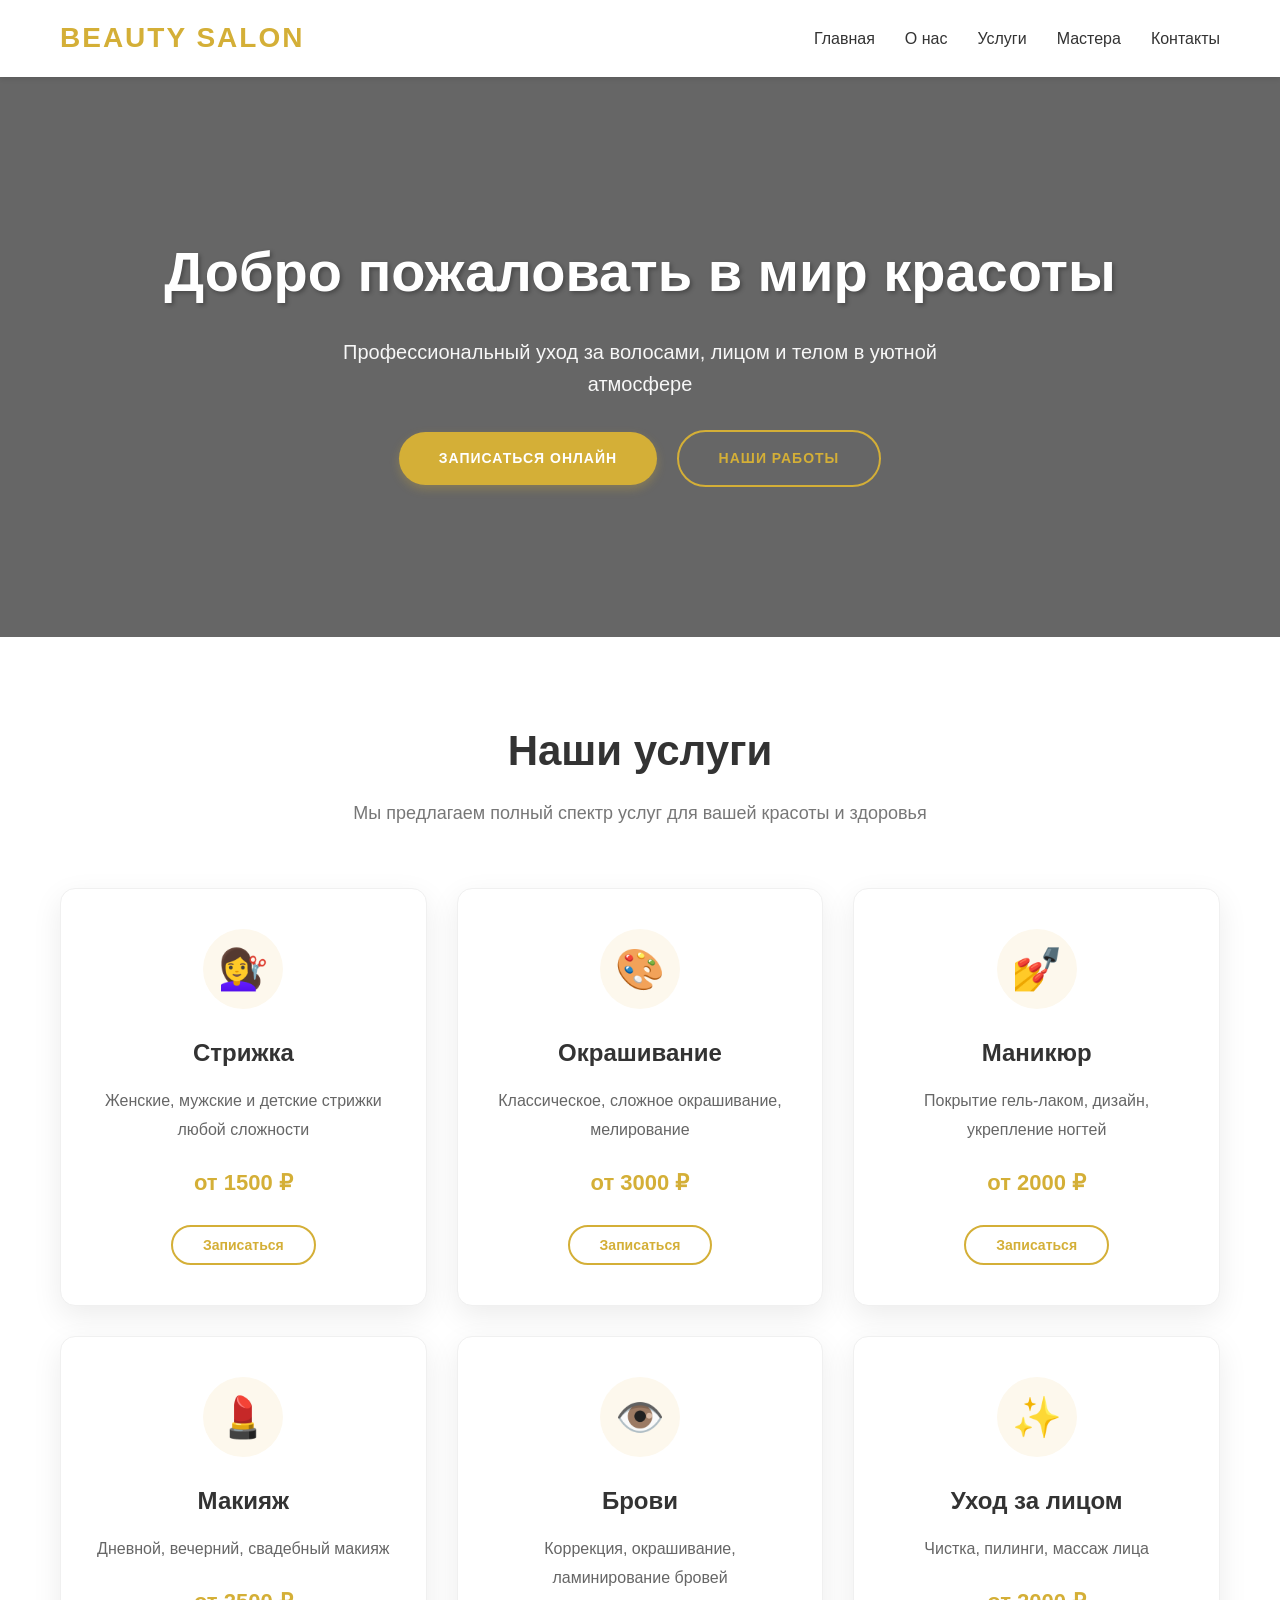
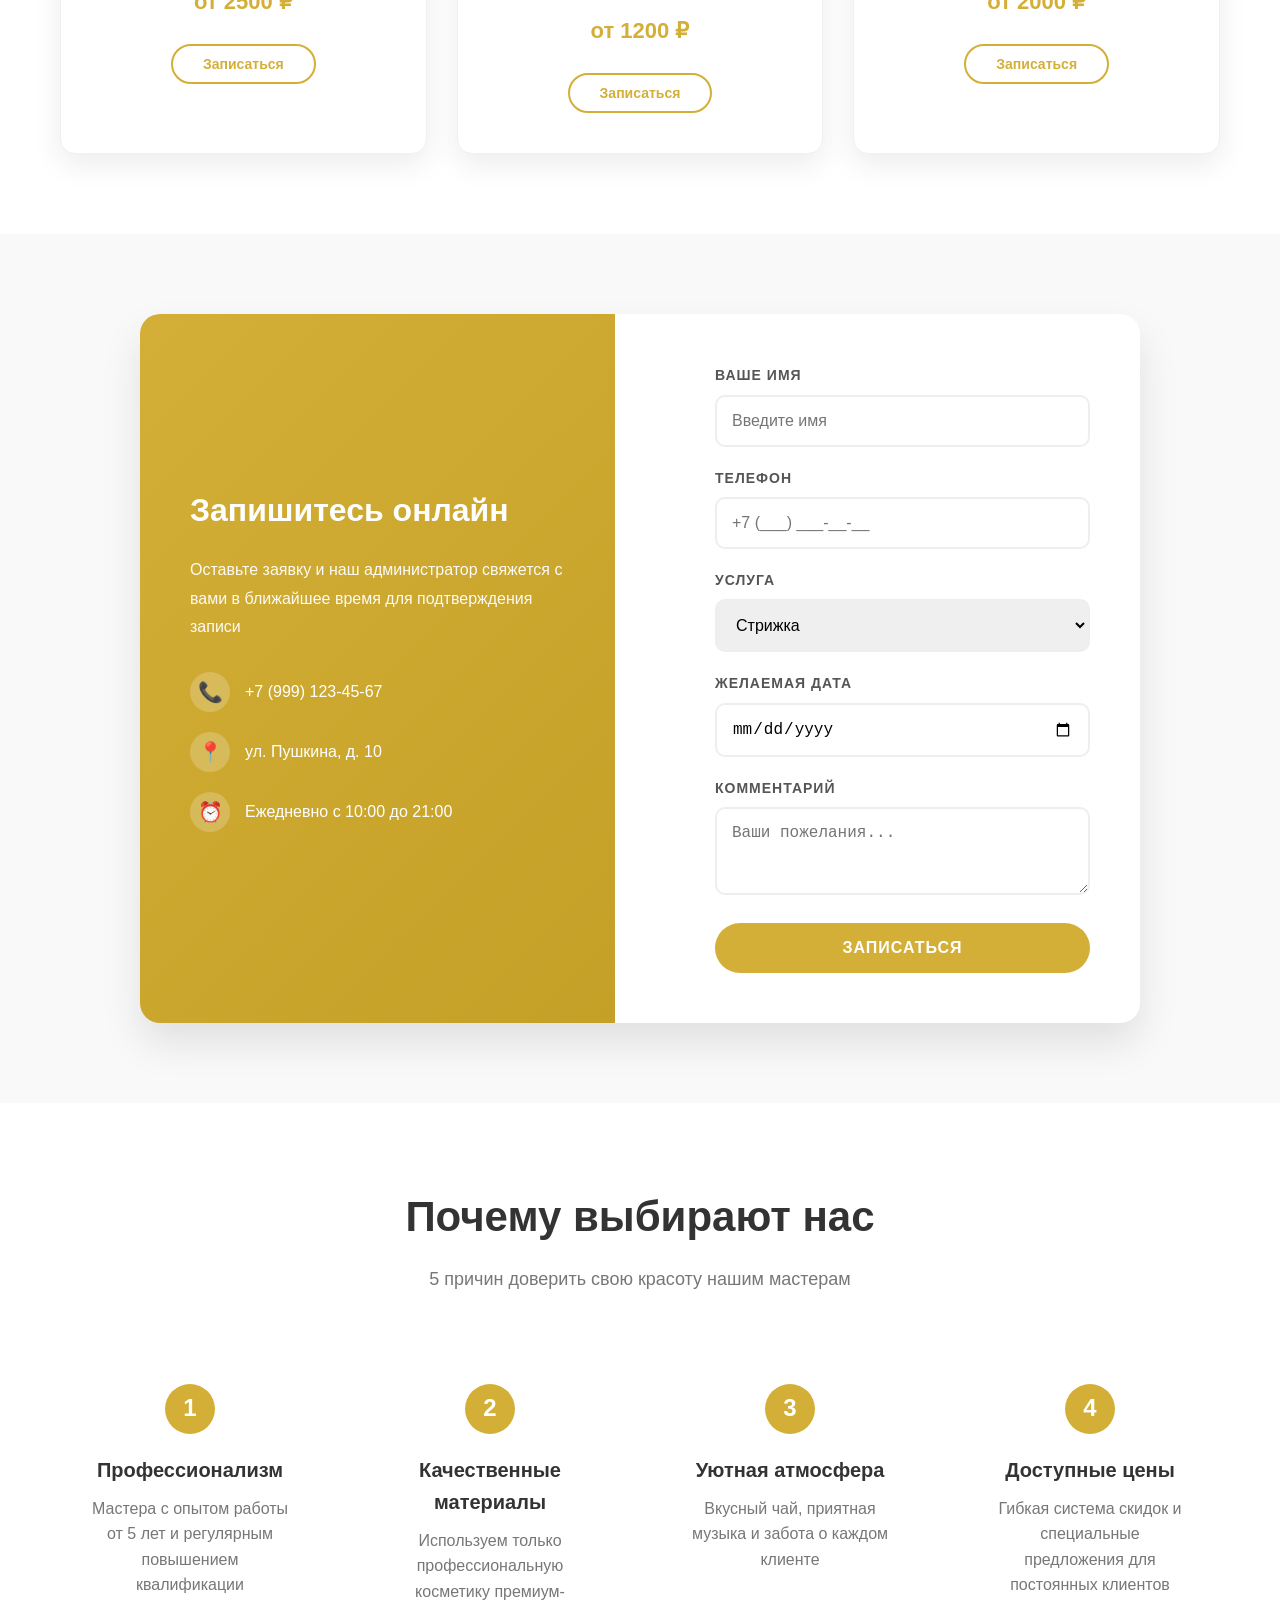
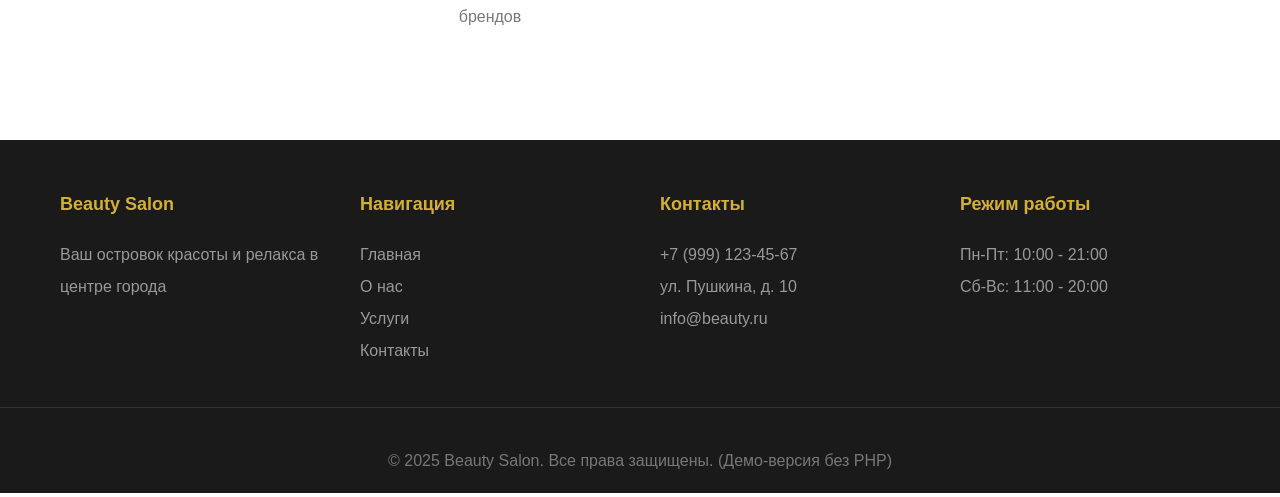
==== index.html @ 462c16eb "Add files via upload" ====
<!DOCTYPE html>
<html lang="ru">
<head>
    <meta charset="UTF-8">
    <meta name="viewport" content="width=device-width, initial-scale=1.0">
    <title>Салон красоты - Макет</title>
    <style>
        * {
            margin: 0;
            padding: 0;
            box-sizing: border-box;
        }

        body {
            font-family: 'Arial', sans-serif;
            line-height: 1.6;
            color: #333;
        }

        /* Шапка */
        header {
            background: #fff;
            box-shadow: 0 2px 5px rgba(0,0,0,0.1);
            padding: 1rem 0;
            position: sticky;
            top: 0;
            z-index: 100;
        }

        nav {
            max-width: 1200px;
            margin: 0 auto;
            display: flex;
            justify-content: space-between;
            align-items: center;
            padding: 0 20px;
        }

        .logo {
            font-size: 28px;
            font-weight: bold;
            color: #d4af37;
            text-transform: uppercase;
            letter-spacing: 2px;
        }

        .menu {
            list-style: none;
            display: flex;
            gap: 30px;
        }

        .menu a {
            text-decoration: none;
            color: #333;
            font-weight: 500;
            transition: color 0.3s;
            font-size: 16px;
        }

        .menu a:hover {
            color: #d4af37;
        }

        /* Hero секция */
        .hero {
            background: linear-gradient(rgba(0, 0, 0, 0.6), rgba(0, 0, 0, 0.6)), 
                        url('https://images.unsplash.com/photo-1560066984-138dadb4c035?ixlib=rb-1.2.1&auto=format&fit=crop&w=1350&q=80');
            background-size: cover;
            background-position: center;
            color: white;
            text-align: center;
            padding: 150px 20px;
        }

        .hero h1 {
            font-size: 56px;
            margin-bottom: 20px;
            text-shadow: 2px 2px 4px rgba(0,0,0,0.3);
        }

        .hero p {
            font-size: 20px;
            max-width: 600px;
            margin: 0 auto 30px;
            opacity: 0.95;
        }

        /* Кнопки */
        .btn {
            display: inline-block;
            background: #d4af37;
            color: white;
            padding: 15px 40px;
            text-decoration: none;
            border-radius: 50px;
            font-weight: bold;
            text-transform: uppercase;
            letter-spacing: 1px;
            font-size: 14px;
            transition: all 0.3s;
            border: none;
            cursor: pointer;
            box-shadow: 0 4px 10px rgba(212, 175, 55, 0.3);
        }

        .btn:hover {
            background: #c4a027;
            transform: translateY(-2px);
            box-shadow: 0 6px 15px rgba(212, 175, 55, 0.4);
        }

        .btn-outline {
            background: transparent;
            border: 2px solid #d4af37;
            color: #d4af37;
            box-shadow: none;
        }

        .btn-outline:hover {
            background: #d4af37;
            color: white;
        }

        /* Услуги */
        .services {
            max-width: 1200px;
            margin: 80px auto;
            padding: 0 20px;
        }

        .section-title {
            text-align: center;
            margin-bottom: 60px;
        }

        .section-title h2 {
            font-size: 42px;
            color: #333;
            margin-bottom: 15px;
        }

        .section-title p {
            color: #777;
            font-size: 18px;
            max-width: 600px;
            margin: 0 auto;
        }

        .services-grid {
            display: grid;
            grid-template-columns: repeat(auto-fit, minmax(280px, 1fr));
            gap: 30px;
        }

        .service-card {
            background: #fff;
            border-radius: 15px;
            padding: 40px 30px;
            text-align: center;
            box-shadow: 0 10px 30px rgba(0,0,0,0.08);
            transition: transform 0.3s;
            border: 1px solid #f0f0f0;
        }

        .service-card:hover {
            transform: translateY(-10px);
            box-shadow: 0 20px 40px rgba(0,0,0,0.12);
        }

        .service-icon {
            width: 80px;
            height: 80px;
            background: #fdf8ed;
            border-radius: 50%;
            display: flex;
            align-items: center;
            justify-content: center;
            margin: 0 auto 25px;
            font-size: 40px;
        }

        .service-card h3 {
            font-size: 24px;
            margin-bottom: 15px;
            color: #333;
        }

        .service-card p {
            color: #666;
            margin-bottom: 20px;
            line-height: 1.8;
        }

        .price {
            color: #d4af37;
            font-weight: bold;
            font-size: 22px;
            margin-bottom: 25px;
        }

        .card-btn {
            background: transparent;
            border: 2px solid #d4af37;
            color: #d4af37;
            padding: 10px 30px;
            border-radius: 25px;
            font-weight: bold;
            cursor: pointer;
            transition: all 0.3s;
            font-size: 14px;
        }

        .card-btn:hover {
            background: #d4af37;
            color: white;
        }

        /* Форма записи */
        .appointment {
            background: #f9f9f9;
            padding: 80px 20px;
        }

        .appointment-container {
            max-width: 1000px;
            margin: 0 auto;
            display: grid;
            grid-template-columns: 1fr 1fr;
            gap: 50px;
            background: white;
            border-radius: 20px;
            overflow: hidden;
            box-shadow: 0 20px 40px rgba(0,0,0,0.1);
        }

        .appointment-info {
            background: linear-gradient(135deg, #d4af37, #c4a027);
            color: white;
            padding: 50px;
            display: flex;
            flex-direction: column;
            justify-content: center;
        }

        .appointment-info h3 {
            font-size: 32px;
            margin-bottom: 20px;
        }

        .appointment-info p {
            margin-bottom: 30px;
            line-height: 1.8;
            opacity: 0.95;
        }

        .info-item {
            display: flex;
            align-items: center;
            gap: 15px;
            margin-bottom: 20px;
        }

        .info-icon {
            width: 40px;
            height: 40px;
            background: rgba(255,255,255,0.2);
            border-radius: 50%;
            display: flex;
            align-items: center;
            justify-content: center;
            font-size: 20px;
        }

        .appointment-form {
            padding: 50px;
        }

        .form-group {
            margin-bottom: 20px;
        }

        .form-group label {
            display: block;
            margin-bottom: 8px;
            font-weight: 600;
            color: #555;
            font-size: 14px;
            text-transform: uppercase;
            letter-spacing: 1px;
        }

        .form-group input,
        .form-group select,
        .form-group textarea {
            width: 100%;
            padding: 15px;
            border: 2px solid #eee;
            border-radius: 10px;
            font-size: 16px;
            transition: border-color 0.3s;
        }

        .form-group input:focus,
        .form-group select:focus,
        .form-group textarea:focus {
            outline: none;
            border-color: #d4af37;
        }

        .submit-btn {
            background: #d4af37;
            color: white;
            padding: 16px 40px;
            border: none;
            border-radius: 50px;
            font-weight: bold;
            text-transform: uppercase;
            letter-spacing: 1px;
            font-size: 16px;
            cursor: pointer;
            transition: all 0.3s;
            width: 100%;
        }

        .submit-btn:hover {
            background: #c4a027;
            transform: translateY(-2px);
            box-shadow: 0 5px 20px rgba(212, 175, 55, 0.4);
        }

        /* Преимущества */
        .features {
            max-width: 1200px;
            margin: 80px auto;
            padding: 0 20px;
        }

        .features-grid {
            display: grid;
            grid-template-columns: repeat(auto-fit, minmax(250px, 1fr));
            gap: 40px;
            margin-top: 50px;
        }

        .feature {
            text-align: center;
            padding: 30px;
        }

        .feature-number {
            width: 50px;
            height: 50px;
            background: #d4af37;
            color: white;
            border-radius: 50%;
            display: flex;
            align-items: center;
            justify-content: center;
            margin: 0 auto 20px;
            font-weight: bold;
            font-size: 24px;
        }

        .feature h4 {
            font-size: 20px;
            margin-bottom: 10px;
        }

        .feature p {
            color: #777;
            line-height: 1.6;
        }

        /* Подвал */
        footer {
            background: #1a1a1a;
            color: white;
            padding: 50px 0 20px;
        }

        .footer-content {
            max-width: 1200px;
            margin: 0 auto;
            padding: 0 20px;
            display: grid;
            grid-template-columns: repeat(auto-fit, minmax(250px, 1fr));
            gap: 40px;
        }

        .footer-column h4 {
            color: #d4af37;
            margin-bottom: 20px;
            font-size: 18px;
        }

        .footer-column p, .footer-column a {
            color: #999;
            line-height: 2;
            text-decoration: none;
            display: block;
        }

        .footer-column a:hover {
            color: #d4af37;
        }

        .copyright {
            text-align: center;
            padding-top: 40px;
            margin-top: 40px;
            border-top: 1px solid #333;
            color: #777;
        }

        /* Модальное окно (заглушка) */
        .modal-demo {
            position: fixed;
            top: 0;
            left: 0;
            width: 100%;
            height: 100%;
            background: rgba(0,0,0,0.5);
            display: none;
            align-items: center;
            justify-content: center;
            z-index: 1000;
        }

        .modal-content {
            background: white;
            padding: 40px;
            border-radius: 20px;
            max-width: 400px;
            text-align: center;
            animation: slideIn 0.3s;
        }

        @keyframes slideIn {
            from {
                transform: translateY(-50px);
                opacity: 0;
            }
            to {
                transform: translateY(0);
                opacity: 1;
            }
        }

        .modal-content h3 {
            color: #d4af37;
            margin-bottom: 15px;
            font-size: 28px;
        }

        .modal-content p {
            color: #666;
            margin-bottom: 25px;
        }

        .modal-close {
            background: #d4af37;
            color: white;
            padding: 12px 30px;
            border: none;
            border-radius: 25px;
            cursor: pointer;
            font-weight: bold;
        }

        /* Адаптивность */
        @media (max-width: 768px) {
            nav {
                flex-direction: column;
                gap: 15px;
            }
            
            .menu {
                flex-wrap: wrap;
                justify-content: center;
                gap: 20px;
            }
            
            .hero h1 {
                font-size: 36px;
            }
            
            .appointment-container {
                grid-template-columns: 1fr;
            }
            
            .section-title h2 {
                font-size: 32px;
            }
        }
    </style>
</head>
<body>
    <!-- Шапка -->
    <header>
        <nav>
            <div class="logo">Beauty Salon</div>
            <ul class="menu">
                <li><a href="#">Главная</a></li>
                <li><a href="#">О нас</a></li>
                <li><a href="#">Услуги</a></li>
                <li><a href="#">Мастера</a></li>
                <li><a href="#">Контакты</a></li>
            </ul>
        </nav>
    </header>

    <!-- Hero секция -->
    <section class="hero">
        <h1>Добро пожаловать в мир красоты</h1>
        <p>Профессиональный уход за волосами, лицом и телом в уютной атмосфере</p>
        <a href="#" class="btn">Записаться онлайн</a>
        <a href="#" class="btn btn-outline" style="margin-left: 15px;">Наши работы</a>
    </section>

    <!-- Услуги -->
    <section class="services">
        <div class="section-title">
            <h2>Наши услуги</h2>
            <p>Мы предлагаем полный спектр услуг для вашей красоты и здоровья</p>
        </div>
        
        <div class="services-grid">
            <div class="service-card">
                <div class="service-icon">💇‍♀️</div>
                <h3>Стрижка</h3>
                <p>Женские, мужские и детские стрижки любой сложности</p>
                <div class="price">от 1500 ₽</div>
                <button class="card-btn" onclick="showModal('Стрижка')">Записаться</button>
            </div>
            
            <div class="service-card">
                <div class="service-icon">🎨</div>
                <h3>Окрашивание</h3>
                <p>Классическое, сложное окрашивание, мелирование</p>
                <div class="price">от 3000 ₽</div>
                <button class="card-btn" onclick="showModal('Окрашивание')">Записаться</button>
            </div>
            
            <div class="service-card">
                <div class="service-icon">💅</div>
                <h3>Маникюр</h3>
                <p>Покрытие гель-лаком, дизайн, укрепление ногтей</p>
                <div class="price">от 2000 ₽</div>
                <button class="card-btn" onclick="showModal('Маникюр')">Записаться</button>
            </div>
            
            <div class="service-card">
                <div class="service-icon">💄</div>
                <h3>Макияж</h3>
                <p>Дневной, вечерний, свадебный макияж</p>
                <div class="price">от 2500 ₽</div>
                <button class="card-btn" onclick="showModal('Макияж')">Записаться</button>
            </div>
            
            <div class="service-card">
                <div class="service-icon">👁️</div>
                <h3>Брови</h3>
                <p>Коррекция, окрашивание, ламинирование бровей</p>
                <div class="price">от 1200 ₽</div>
                <button class="card-btn" onclick="showModal('Брови')">Записаться</button>
            </div>
            
            <div class="service-card">
                <div class="service-icon">✨</div>
                <h3>Уход за лицом</h3>
                <p>Чистка, пилинги, массаж лица</p>
                <div class="price">от 2000 ₽</div>
                <button class="card-btn" onclick="showModal('Уход за лицом')">Записаться</button>
            </div>
        </div>
    </section>

    <!-- Форма записи -->
    <section class="appointment">
        <div class="appointment-container">
            <div class="appointment-info">
                <h3>Запишитесь онлайн</h3>
                <p>Оставьте заявку и наш администратор свяжется с вами в ближайшее время для подтверждения записи</p>
                
                <div class="info-item">
                    <div class="info-icon">📞</div>
                    <div>+7 (999) 123-45-67</div>
                </div>
                
                <div class="info-item">
                    <div class="info-icon">📍</div>
                    <div>ул. Пушкина, д. 10</div>
                </div>
                
                <div class="info-item">
                    <div class="info-icon">⏰</div>
                    <div>Ежедневно с 10:00 до 21:00</div>
                </div>
            </div>
            
            <div class="appointment-form">
                <div class="form-group">
                    <label for="name">Ваше имя</label>
                    <input type="text" id="name" placeholder="Введите имя">
                </div>
                
                <div class="form-group">
                    <label for="phone">Телефон</label>
                    <input type="tel" id="phone" placeholder="+7 (___) ___-__-__">
                </div>
                
                <div class="form-group">
                    <label for="service">Услуга</label>
                    <select id="service">
                        <option>Стрижка</option>
                        <option>Окрашивание</option>
                        <option>Маникюр</option>
                        <option>Педикюр</option>
                        <option>Макияж</option>
                        <option>Брови</option>
                    </select>
                </div>
                
                <div class="form-group">
                    <label for="date">Желаемая дата</label>
                    <input type="date" id="date">
                </div>
                
                <div class="form-group">
                    <label for="comment">Комментарий</label>
                    <textarea id="comment" rows="3" placeholder="Ваши пожелания..."></textarea>
                </div>
                
                <button class="submit-btn" onclick="showModal()">Записаться</button>
            </div>
        </div>
    </section>

    <!-- Преимущества -->
    <section class="features">
        <div class="section-title">
            <h2>Почему выбирают нас</h2>
            <p>5 причин доверить свою красоту нашим мастерам</p>
        </div>
        
        <div class="features-grid">
            <div class="feature">
                <div class="feature-number">1</div>
                <h4>Профессионализм</h4>
                <p>Мастера с опытом работы от 5 лет и регулярным повышением квалификации</p>
            </div>
            
            <div class="feature">
                <div class="feature-number">2</div>
                <h4>Качественные материалы</h4>
                <p>Используем только профессиональную косметику премиум-брендов</p>
            </div>
            
            <div class="feature">
                <div class="feature-number">3</div>
                <h4>Уютная атмосфера</h4>
                <p>Вкусный чай, приятная музыка и забота о каждом клиенте</p>
            </div>
            
            <div class="feature">
                <div class="feature-number">4</div>
                <h4>Доступные цены</h4>
                <p>Гибкая система скидок и специальные предложения для постоянных клиентов</p>
            </div>
        </div>
    </section>

    <!-- Подвал -->
    <footer>
        <div class="footer-content">
            <div class="footer-column">
                <h4>Beauty Salon</h4>
                <p>Ваш островок красоты и релакса в центре города</p>
            </div>
            
            <div class="footer-column">
                <h4>Навигация</h4>
                <a href="#">Главная</a>
                <a href="#">О нас</a>
                <a href="#">Услуги</a>
                <a href="#">Контакты</a>
            </div>
            
            <div class="footer-column">
                <h4>Контакты</h4>
                <p>+7 (999) 123-45-67</p>
                <p>ул. Пушкина, д. 10</p>
                <p>info@beauty.ru</p>
            </div>
            
            <div class="footer-column">
                <h4>Режим работы</h4>
                <p>Пн-Пт: 10:00 - 21:00</p>
                <p>Сб-Вс: 11:00 - 20:00</p>
            </div>
        </div>
        
        <div class="copyright">
            <p>© 2025 Beauty Salon. Все права защищены. (Демо-версия без PHP)</p>
        </div>
    </footer>

    <!-- Модальное окно (заглушка) -->
    <div class="modal-demo" id="modal">
        <div class="modal-content">
            <h3>Спасибо!</h3>
            <p>Это демо-версия сайта. Кнопки работают как заглушки.</p>
            <p>✨ Полная версия с отправкой заявок в базу данных будет готова после установки OpenServer ✨</p>
            <button class="modal-close" onclick="closeModal()">Закрыть</button>
        </div>
    </div>

    <script>
        function showModal(service) {
            const modal = document.getElementById('modal');
            const modalContent = modal.querySelector('.modal-content');
            const title = modalContent.querySelector('h3');
            
            if (service) {
                title.textContent = `Запись на "${service}"`;
            } else {
                title.textContent = 'Спасибо!';
            }
            
            modal.style.display = 'flex';
        }

        function closeModal() {
            document.getElementById('modal').style.display = 'none';
        }

        // Закрытие по клику вне модалки
        window.onclick = function(event) {
            const modal = document.getElementById('modal');
            if (event.target == modal) {
                modal.style.display = 'none';
            }
        }

        // Обработка отправки формы
        document.querySelector('.submit-btn').addEventListener('click', function(e) {
            e.preventDefault();
            showModal();
        });

        // Добавляем обработчики для всех кнопок "Записаться" в карточках
        document.querySelectorAll('.card-btn').forEach(btn => {
            btn.addEventListener('click', function(e) {
                e.preventDefault();
                const service = this.closest('.service-card').querySelector('h3').textContent;
                showModal(service);
            });
        });

        // Обработка ссылок (чтобы не перезагружали страницу)
        document.querySelectorAll('a').forEach(link => {
            link.addEventListener('click', function(e) {
                e.preventDefault();
                showModal('Переход по ссылке');
            });
        });
    </script>
</body>
</html>
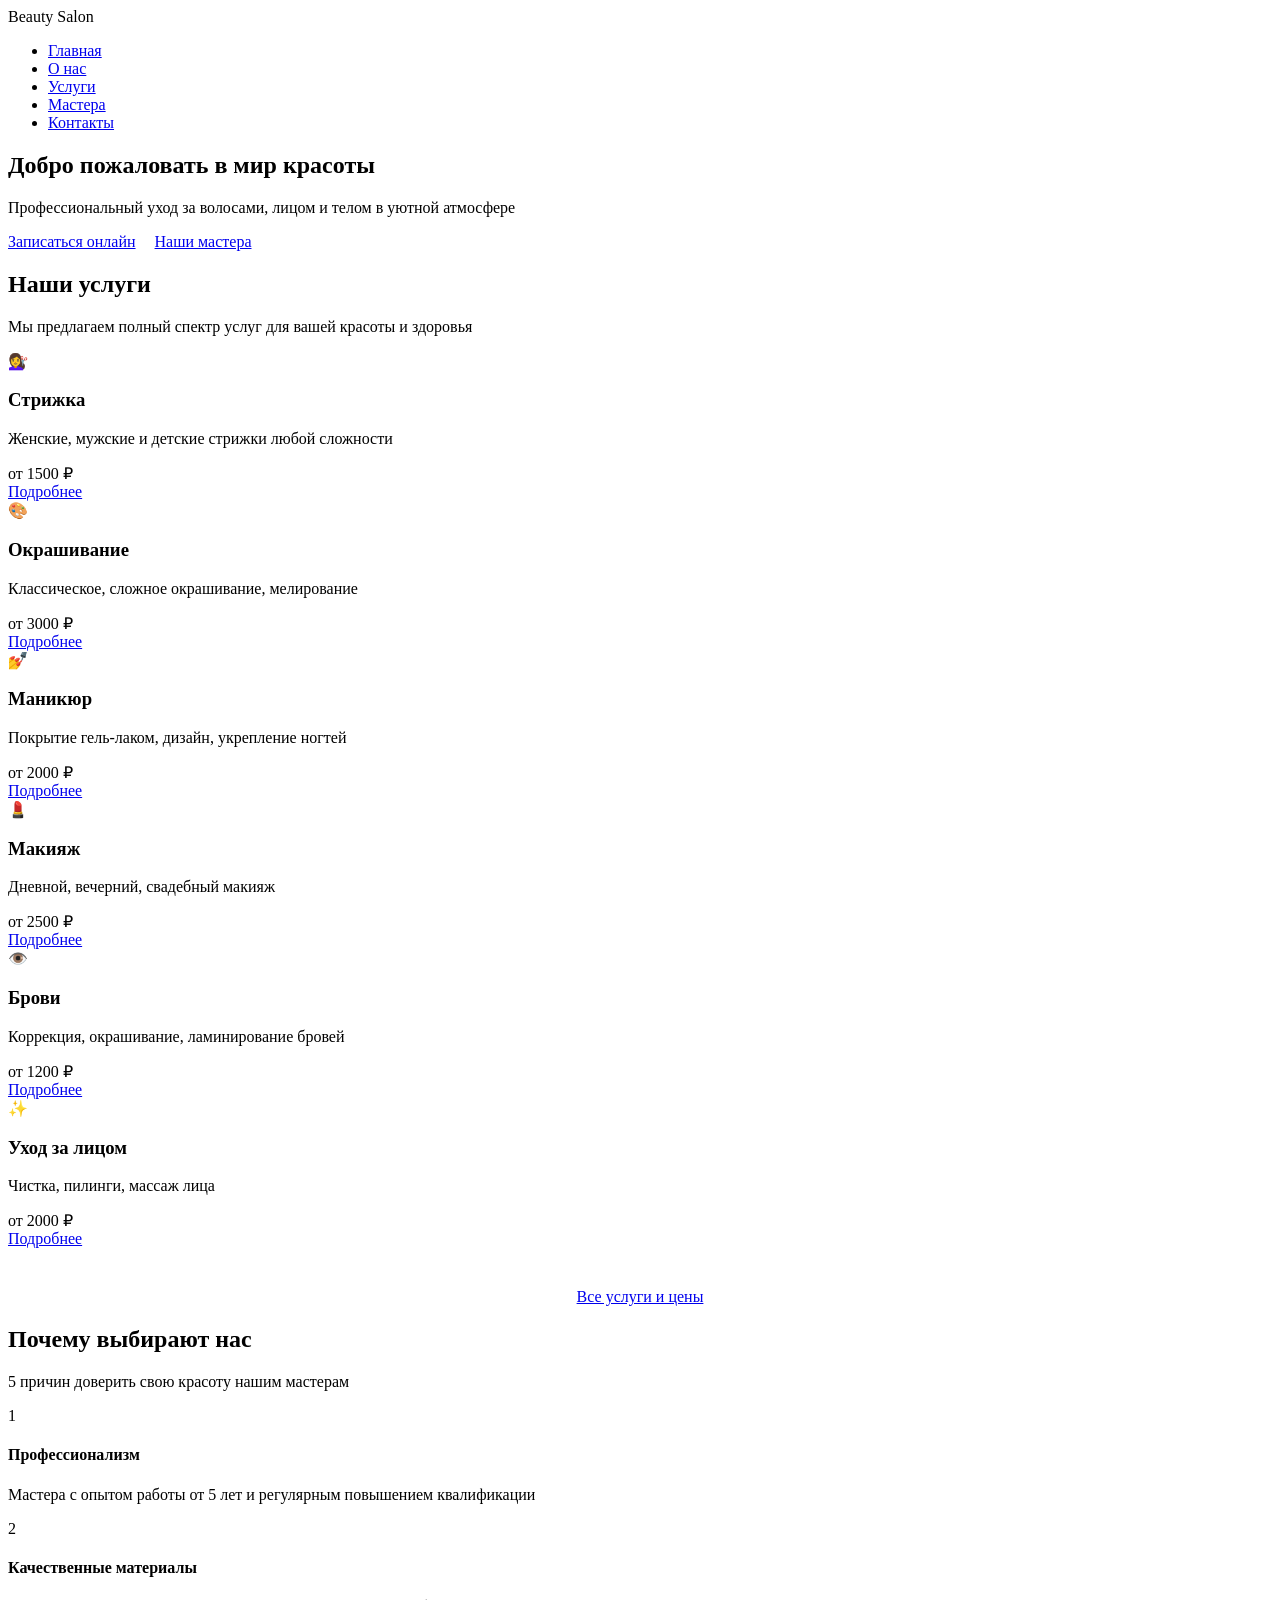
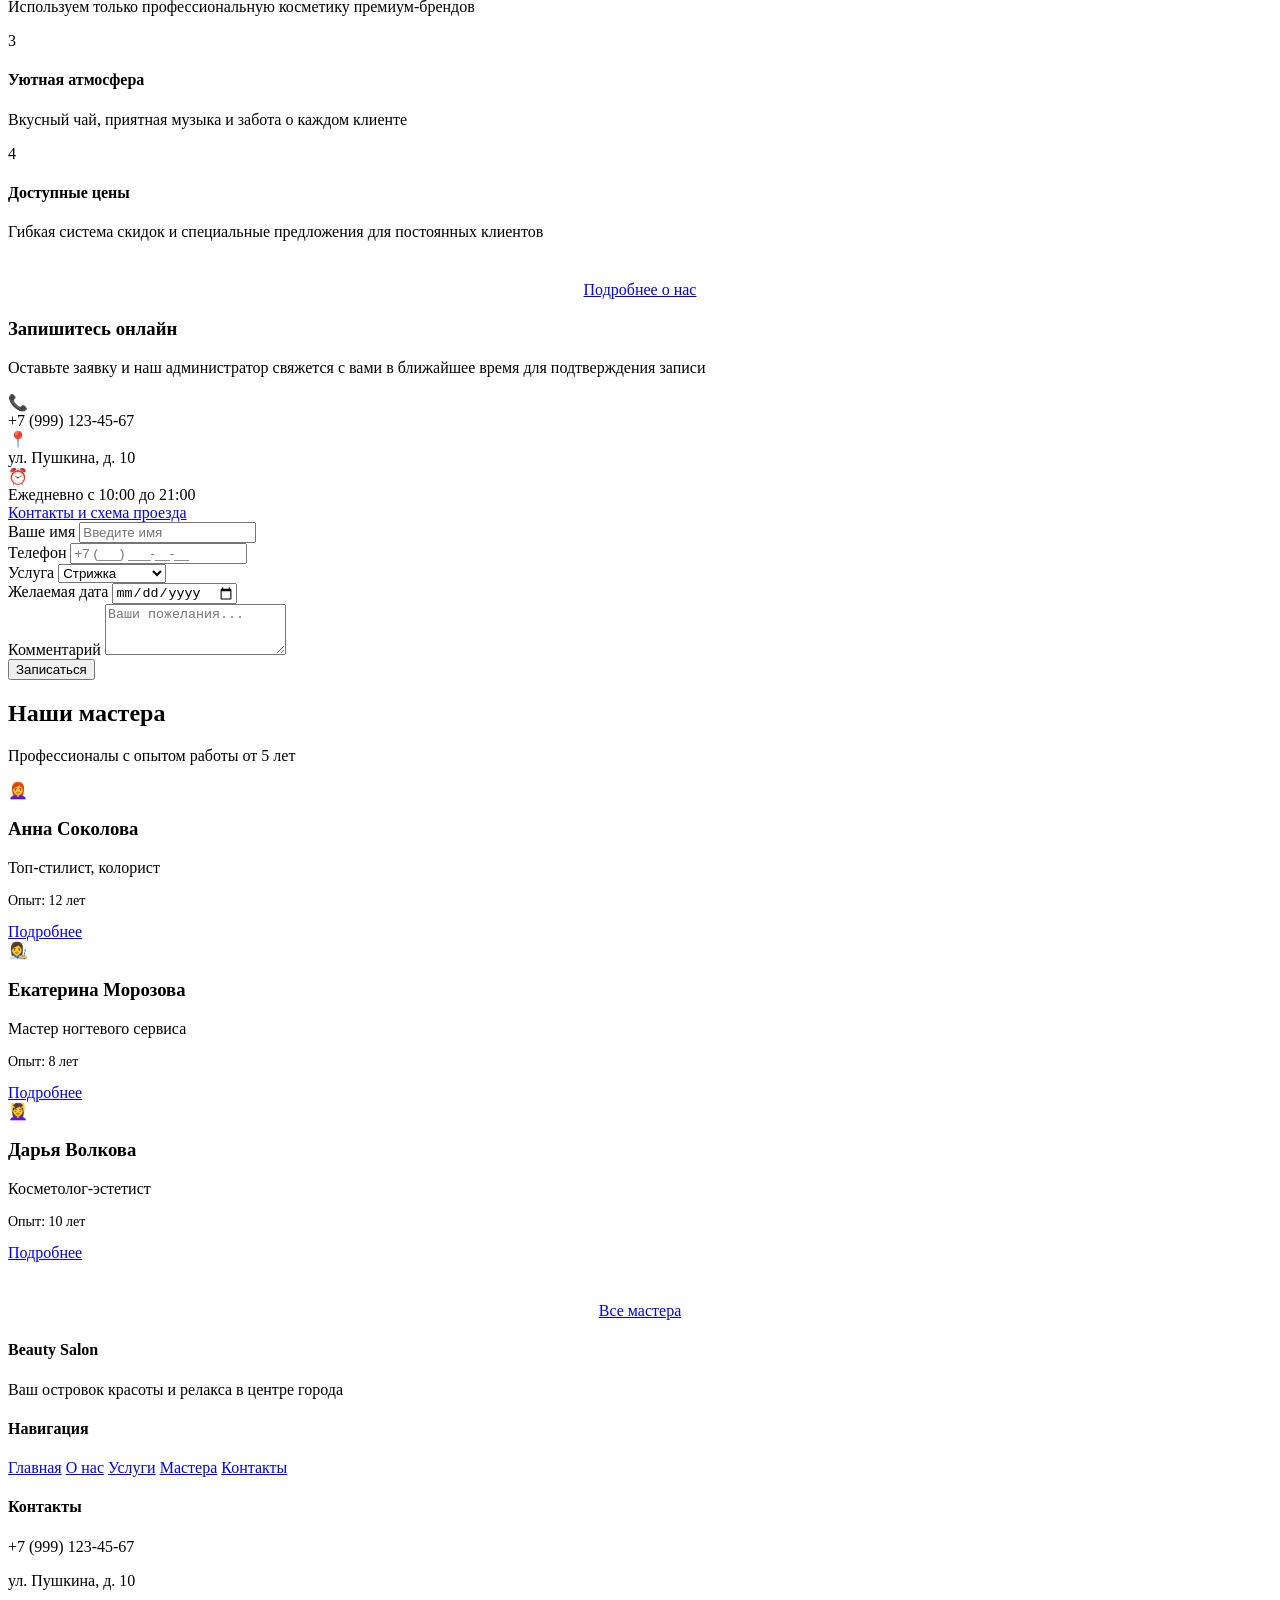
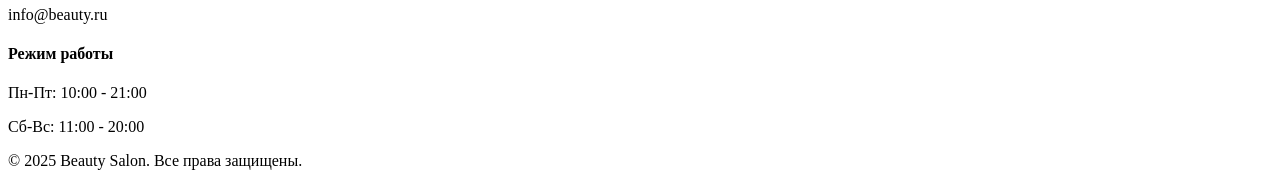
==== commit 7bc10c79: "Update index.html" ====
--- a/index.html
+++ b/index.html
@@ -3,509 +3,20 @@
 <head>
     <meta charset="UTF-8">
     <meta name="viewport" content="width=device-width, initial-scale=1.0">
-    <title>Салон красоты - Макет</title>
-    <style>
-        * {
-            margin: 0;
-            padding: 0;
-            box-sizing: border-box;
-        }
-
-        body {
-            font-family: 'Arial', sans-serif;
-            line-height: 1.6;
-            color: #333;
-        }
-
-        /* Шапка */
-        header {
-            background: #fff;
-            box-shadow: 0 2px 5px rgba(0,0,0,0.1);
-            padding: 1rem 0;
-            position: sticky;
-            top: 0;
-            z-index: 100;
-        }
-
-        nav {
-            max-width: 1200px;
-            margin: 0 auto;
-            display: flex;
-            justify-content: space-between;
-            align-items: center;
-            padding: 0 20px;
-        }
-
-        .logo {
-            font-size: 28px;
-            font-weight: bold;
-            color: #d4af37;
-            text-transform: uppercase;
-            letter-spacing: 2px;
-        }
-
-        .menu {
-            list-style: none;
-            display: flex;
-            gap: 30px;
-        }
-
-        .menu a {
-            text-decoration: none;
-            color: #333;
-            font-weight: 500;
-            transition: color 0.3s;
-            font-size: 16px;
-        }
-
-        .menu a:hover {
-            color: #d4af37;
-        }
-
-        /* Hero секция */
-        .hero {
-            background: linear-gradient(rgba(0, 0, 0, 0.6), rgba(0, 0, 0, 0.6)), 
-                        url('https://images.unsplash.com/photo-1560066984-138dadb4c035?ixlib=rb-1.2.1&auto=format&fit=crop&w=1350&q=80');
-            background-size: cover;
-            background-position: center;
-            color: white;
-            text-align: center;
-            padding: 150px 20px;
-        }
-
-        .hero h1 {
-            font-size: 56px;
-            margin-bottom: 20px;
-            text-shadow: 2px 2px 4px rgba(0,0,0,0.3);
-        }
-
-        .hero p {
-            font-size: 20px;
-            max-width: 600px;
-            margin: 0 auto 30px;
-            opacity: 0.95;
-        }
-
-        /* Кнопки */
-        .btn {
-            display: inline-block;
-            background: #d4af37;
-            color: white;
-            padding: 15px 40px;
-            text-decoration: none;
-            border-radius: 50px;
-            font-weight: bold;
-            text-transform: uppercase;
-            letter-spacing: 1px;
-            font-size: 14px;
-            transition: all 0.3s;
-            border: none;
-            cursor: pointer;
-            box-shadow: 0 4px 10px rgba(212, 175, 55, 0.3);
-        }
-
-        .btn:hover {
-            background: #c4a027;
-            transform: translateY(-2px);
-            box-shadow: 0 6px 15px rgba(212, 175, 55, 0.4);
-        }
-
-        .btn-outline {
-            background: transparent;
-            border: 2px solid #d4af37;
-            color: #d4af37;
-            box-shadow: none;
-        }
-
-        .btn-outline:hover {
-            background: #d4af37;
-            color: white;
-        }
-
-        /* Услуги */
-        .services {
-            max-width: 1200px;
-            margin: 80px auto;
-            padding: 0 20px;
-        }
-
-        .section-title {
-            text-align: center;
-            margin-bottom: 60px;
-        }
-
-        .section-title h2 {
-            font-size: 42px;
-            color: #333;
-            margin-bottom: 15px;
-        }
-
-        .section-title p {
-            color: #777;
-            font-size: 18px;
-            max-width: 600px;
-            margin: 0 auto;
-        }
-
-        .services-grid {
-            display: grid;
-            grid-template-columns: repeat(auto-fit, minmax(280px, 1fr));
-            gap: 30px;
-        }
-
-        .service-card {
-            background: #fff;
-            border-radius: 15px;
-            padding: 40px 30px;
-            text-align: center;
-            box-shadow: 0 10px 30px rgba(0,0,0,0.08);
-            transition: transform 0.3s;
-            border: 1px solid #f0f0f0;
-        }
-
-        .service-card:hover {
-            transform: translateY(-10px);
-            box-shadow: 0 20px 40px rgba(0,0,0,0.12);
-        }
-
-        .service-icon {
-            width: 80px;
-            height: 80px;
-            background: #fdf8ed;
-            border-radius: 50%;
-            display: flex;
-            align-items: center;
-            justify-content: center;
-            margin: 0 auto 25px;
-            font-size: 40px;
-        }
-
-        .service-card h3 {
-            font-size: 24px;
-            margin-bottom: 15px;
-            color: #333;
-        }
-
-        .service-card p {
-            color: #666;
-            margin-bottom: 20px;
-            line-height: 1.8;
-        }
-
-        .price {
-            color: #d4af37;
-            font-weight: bold;
-            font-size: 22px;
-            margin-bottom: 25px;
-        }
-
-        .card-btn {
-            background: transparent;
-            border: 2px solid #d4af37;
-            color: #d4af37;
-            padding: 10px 30px;
-            border-radius: 25px;
-            font-weight: bold;
-            cursor: pointer;
-            transition: all 0.3s;
-            font-size: 14px;
-        }
-
-        .card-btn:hover {
-            background: #d4af37;
-            color: white;
-        }
-
-        /* Форма записи */
-        .appointment {
-            background: #f9f9f9;
-            padding: 80px 20px;
-        }
-
-        .appointment-container {
-            max-width: 1000px;
-            margin: 0 auto;
-            display: grid;
-            grid-template-columns: 1fr 1fr;
-            gap: 50px;
-            background: white;
-            border-radius: 20px;
-            overflow: hidden;
-            box-shadow: 0 20px 40px rgba(0,0,0,0.1);
-        }
-
-        .appointment-info {
-            background: linear-gradient(135deg, #d4af37, #c4a027);
-            color: white;
-            padding: 50px;
-            display: flex;
-            flex-direction: column;
-            justify-content: center;
-        }
-
-        .appointment-info h3 {
-            font-size: 32px;
-            margin-bottom: 20px;
-        }
-
-        .appointment-info p {
-            margin-bottom: 30px;
-            line-height: 1.8;
-            opacity: 0.95;
-        }
-
-        .info-item {
-            display: flex;
-            align-items: center;
-            gap: 15px;
-            margin-bottom: 20px;
-        }
-
-        .info-icon {
-            width: 40px;
-            height: 40px;
-            background: rgba(255,255,255,0.2);
-            border-radius: 50%;
-            display: flex;
-            align-items: center;
-            justify-content: center;
-            font-size: 20px;
-        }
-
-        .appointment-form {
-            padding: 50px;
-        }
-
-        .form-group {
-            margin-bottom: 20px;
-        }
-
-        .form-group label {
-            display: block;
-            margin-bottom: 8px;
-            font-weight: 600;
-            color: #555;
-            font-size: 14px;
-            text-transform: uppercase;
-            letter-spacing: 1px;
-        }
-
-        .form-group input,
-        .form-group select,
-        .form-group textarea {
-            width: 100%;
-            padding: 15px;
-            border: 2px solid #eee;
-            border-radius: 10px;
-            font-size: 16px;
-            transition: border-color 0.3s;
-        }
-
-        .form-group input:focus,
-        .form-group select:focus,
-        .form-group textarea:focus {
-            outline: none;
-            border-color: #d4af37;
-        }
-
-        .submit-btn {
-            background: #d4af37;
-            color: white;
-            padding: 16px 40px;
-            border: none;
-            border-radius: 50px;
-            font-weight: bold;
-            text-transform: uppercase;
-            letter-spacing: 1px;
-            font-size: 16px;
-            cursor: pointer;
-            transition: all 0.3s;
-            width: 100%;
-        }
-
-        .submit-btn:hover {
-            background: #c4a027;
-            transform: translateY(-2px);
-            box-shadow: 0 5px 20px rgba(212, 175, 55, 0.4);
-        }
-
-        /* Преимущества */
-        .features {
-            max-width: 1200px;
-            margin: 80px auto;
-            padding: 0 20px;
-        }
-
-        .features-grid {
-            display: grid;
-            grid-template-columns: repeat(auto-fit, minmax(250px, 1fr));
-            gap: 40px;
-            margin-top: 50px;
-        }
-
-        .feature {
-            text-align: center;
-            padding: 30px;
-        }
-
-        .feature-number {
-            width: 50px;
-            height: 50px;
-            background: #d4af37;
-            color: white;
-            border-radius: 50%;
-            display: flex;
-            align-items: center;
-            justify-content: center;
-            margin: 0 auto 20px;
-            font-weight: bold;
-            font-size: 24px;
-        }
-
-        .feature h4 {
-            font-size: 20px;
-            margin-bottom: 10px;
-        }
-
-        .feature p {
-            color: #777;
-            line-height: 1.6;
-        }
-
-        /* Подвал */
-        footer {
-            background: #1a1a1a;
-            color: white;
-            padding: 50px 0 20px;
-        }
-
-        .footer-content {
-            max-width: 1200px;
-            margin: 0 auto;
-            padding: 0 20px;
-            display: grid;
-            grid-template-columns: repeat(auto-fit, minmax(250px, 1fr));
-            gap: 40px;
-        }
-
-        .footer-column h4 {
-            color: #d4af37;
-            margin-bottom: 20px;
-            font-size: 18px;
-        }
-
-        .footer-column p, .footer-column a {
-            color: #999;
-            line-height: 2;
-            text-decoration: none;
-            display: block;
-        }
-
-        .footer-column a:hover {
-            color: #d4af37;
-        }
-
-        .copyright {
-            text-align: center;
-            padding-top: 40px;
-            margin-top: 40px;
-            border-top: 1px solid #333;
-            color: #777;
-        }
-
-        /* Модальное окно (заглушка) */
-        .modal-demo {
-            position: fixed;
-            top: 0;
-            left: 0;
-            width: 100%;
-            height: 100%;
-            background: rgba(0,0,0,0.5);
-            display: none;
-            align-items: center;
-            justify-content: center;
-            z-index: 1000;
-        }
-
-        .modal-content {
-            background: white;
-            padding: 40px;
-            border-radius: 20px;
-            max-width: 400px;
-            text-align: center;
-            animation: slideIn 0.3s;
-        }
-
-        @keyframes slideIn {
-            from {
-                transform: translateY(-50px);
-                opacity: 0;
-            }
-            to {
-                transform: translateY(0);
-                opacity: 1;
-            }
-        }
-
-        .modal-content h3 {
-            color: #d4af37;
-            margin-bottom: 15px;
-            font-size: 28px;
-        }
-
-        .modal-content p {
-            color: #666;
-            margin-bottom: 25px;
-        }
-
-        .modal-close {
-            background: #d4af37;
-            color: white;
-            padding: 12px 30px;
-            border: none;
-            border-radius: 25px;
-            cursor: pointer;
-            font-weight: bold;
-        }
-
-        /* Адаптивность */
-        @media (max-width: 768px) {
-            nav {
-                flex-direction: column;
-                gap: 15px;
-            }
-            
-            .menu {
-                flex-wrap: wrap;
-                justify-content: center;
-                gap: 20px;
-            }
-            
-            .hero h1 {
-                font-size: 36px;
-            }
-            
-            .appointment-container {
-                grid-template-columns: 1fr;
-            }
-            
-            .section-title h2 {
-                font-size: 32px;
-            }
-        }
-    </style>
+    <link rel="stylesheet" href="style.css">
+    <title>Салон красоты - Главная</title>
 </head>
 <body>
-    <!-- Шапка -->
+    <!-- Шапка с рабочими ссылками -->
     <header>
         <nav>
             <div class="logo">Beauty Salon</div>
             <ul class="menu">
-                <li><a href="#">Главная</a></li>
-                <li><a href="#">О нас</a></li>
-                <li><a href="#">Услуги</a></li>
-                <li><a href="#">Мастера</a></li>
-                <li><a href="#">Контакты</a></li>
+                <li><a href="index.html">Главная</a></li>
+                <li><a href="about.html">О нас</a></li>
+                <li><a href="services.html">Услуги</a></li>
+                <li><a href="masters.html">Мастера</a></li>
+                <li><a href="contacts.html">Контакты</a></li>
             </ul>
         </nav>
     </header>
@@ -514,11 +25,11 @@
     <section class="hero">
         <h1>Добро пожаловать в мир красоты</h1>
         <p>Профессиональный уход за волосами, лицом и телом в уютной атмосфере</p>
-        <a href="#" class="btn">Записаться онлайн</a>
-        <a href="#" class="btn btn-outline" style="margin-left: 15px;">Наши работы</a>
-    </section>
-
-    <!-- Услуги -->
+        <a href="contacts.html" class="btn">Записаться онлайн</a>
+        <a href="masters.html" class="btn btn-outline" style="margin-left: 15px;">Наши мастера</a>
+    </section>
+
+    <!-- Услуги (краткий обзор) -->
     <section class="services">
         <div class="section-title">
             <h2>Наши услуги</h2>
@@ -531,7 +42,7 @@
                 <h3>Стрижка</h3>
                 <p>Женские, мужские и детские стрижки любой сложности</p>
                 <div class="price">от 1500 ₽</div>
-                <button class="card-btn" onclick="showModal('Стрижка')">Записаться</button>
+                <a href="services.html" class="card-btn">Подробнее</a>
             </div>
             
             <div class="service-card">
@@ -539,7 +50,7 @@
                 <h3>Окрашивание</h3>
                 <p>Классическое, сложное окрашивание, мелирование</p>
                 <div class="price">от 3000 ₽</div>
-                <button class="card-btn" onclick="showModal('Окрашивание')">Записаться</button>
+                <a href="services.html" class="card-btn">Подробнее</a>
             </div>
             
             <div class="service-card">
@@ -547,7 +58,7 @@
                 <h3>Маникюр</h3>
                 <p>Покрытие гель-лаком, дизайн, укрепление ногтей</p>
                 <div class="price">от 2000 ₽</div>
-                <button class="card-btn" onclick="showModal('Маникюр')">Записаться</button>
+                <a href="services.html" class="card-btn">Подробнее</a>
             </div>
             
             <div class="service-card">
@@ -555,7 +66,7 @@
                 <h3>Макияж</h3>
                 <p>Дневной, вечерний, свадебный макияж</p>
                 <div class="price">от 2500 ₽</div>
-                <button class="card-btn" onclick="showModal('Макияж')">Записаться</button>
+                <a href="services.html" class="card-btn">Подробнее</a>
             </div>
             
             <div class="service-card">
@@ -563,7 +74,7 @@
                 <h3>Брови</h3>
                 <p>Коррекция, окрашивание, ламинирование бровей</p>
                 <div class="price">от 1200 ₽</div>
-                <button class="card-btn" onclick="showModal('Брови')">Записаться</button>
+                <a href="services.html" class="card-btn">Подробнее</a>
             </div>
             
             <div class="service-card">
@@ -571,8 +82,50 @@
                 <h3>Уход за лицом</h3>
                 <p>Чистка, пилинги, массаж лица</p>
                 <div class="price">от 2000 ₽</div>
-                <button class="card-btn" onclick="showModal('Уход за лицом')">Записаться</button>
-            </div>
+                <a href="services.html" class="card-btn">Подробнее</a>
+            </div>
+        </div>
+        
+        <div style="text-align: center; margin-top: 40px;">
+            <a href="services.html" class="btn">Все услуги и цены</a>
+        </div>
+    </section>
+
+    <!-- О нас (кратко) -->
+    <section class="features">
+        <div class="section-title">
+            <h2>Почему выбирают нас</h2>
+            <p>5 причин доверить свою красоту нашим мастерам</p>
+        </div>
+        
+        <div class="features-grid">
+            <div class="feature">
+                <div class="feature-number">1</div>
+                <h4>Профессионализм</h4>
+                <p>Мастера с опытом работы от 5 лет и регулярным повышением квалификации</p>
+            </div>
+            
+            <div class="feature">
+                <div class="feature-number">2</div>
+                <h4>Качественные материалы</h4>
+                <p>Используем только профессиональную косметику премиум-брендов</p>
+            </div>
+            
+            <div class="feature">
+                <div class="feature-number">3</div>
+                <h4>Уютная атмосфера</h4>
+                <p>Вкусный чай, приятная музыка и забота о каждом клиенте</p>
+            </div>
+            
+            <div class="feature">
+                <div class="feature-number">4</div>
+                <h4>Доступные цены</h4>
+                <p>Гибкая система скидок и специальные предложения для постоянных клиентов</p>
+            </div>
+        </div>
+        
+        <div style="text-align: center; margin-top: 40px;">
+            <a href="about.html" class="btn btn-outline">Подробнее о нас</a>
         </div>
     </section>
 
@@ -597,81 +150,89 @@
                     <div class="info-icon">⏰</div>
                     <div>Ежедневно с 10:00 до 21:00</div>
                 </div>
+                
+                <a href="contacts.html" class="btn" style="margin-top: 20px; text-align: center;">Контакты и схема проезда</a>
             </div>
             
             <div class="appointment-form">
-                <div class="form-group">
-                    <label for="name">Ваше имя</label>
-                    <input type="text" id="name" placeholder="Введите имя">
-                </div>
-                
-                <div class="form-group">
-                    <label for="phone">Телефон</label>
-                    <input type="tel" id="phone" placeholder="+7 (___) ___-__-__">
-                </div>
-                
-                <div class="form-group">
-                    <label for="service">Услуга</label>
-                    <select id="service">
-                        <option>Стрижка</option>
-                        <option>Окрашивание</option>
-                        <option>Маникюр</option>
-                        <option>Педикюр</option>
-                        <option>Макияж</option>
-                        <option>Брови</option>
-                    </select>
-                </div>
-                
-                <div class="form-group">
-                    <label for="date">Желаемая дата</label>
-                    <input type="date" id="date">
-                </div>
-                
-                <div class="form-group">
-                    <label for="comment">Комментарий</label>
-                    <textarea id="comment" rows="3" placeholder="Ваши пожелания..."></textarea>
-                </div>
-                
-                <button class="submit-btn" onclick="showModal()">Записаться</button>
-            </div>
-        </div>
-    </section>
-
-    <!-- Преимущества -->
-    <section class="features">
+                <form action="contacts.html" method="get">
+                    <div class="form-group">
+                        <label for="name">Ваше имя</label>
+                        <input type="text" id="name" placeholder="Введите имя">
+                    </div>
+                    
+                    <div class="form-group">
+                        <label for="phone">Телефон</label>
+                        <input type="tel" id="phone" placeholder="+7 (___) ___-__-__">
+                    </div>
+                    
+                    <div class="form-group">
+                        <label for="service">Услуга</label>
+                        <select id="service">
+                            <option>Стрижка</option>
+                            <option>Окрашивание</option>
+                            <option>Маникюр</option>
+                            <option>Педикюр</option>
+                            <option>Макияж</option>
+                            <option>Брови</option>
+                        </select>
+                    </div>
+                    
+                    <div class="form-group">
+                        <label for="date">Желаемая дата</label>
+                        <input type="date" id="date">
+                    </div>
+                    
+                    <div class="form-group">
+                        <label for="comment">Комментарий</label>
+                        <textarea id="comment" rows="3" placeholder="Ваши пожелания..."></textarea>
+                    </div>
+                    
+                    <button type="submit" class="submit-btn">Записаться</button>
+                </form>
+            </div>
+        </div>
+    </section>
+
+    <!-- Наши мастера (кратко) -->
+    <section class="services" style="margin-top: 0;">
         <div class="section-title">
-            <h2>Почему выбирают нас</h2>
-            <p>5 причин доверить свою красоту нашим мастерам</p>
-        </div>
-        
-        <div class="features-grid">
-            <div class="feature">
-                <div class="feature-number">1</div>
-                <h4>Профессионализм</h4>
-                <p>Мастера с опытом работы от 5 лет и регулярным повышением квалификации</p>
-            </div>
-            
-            <div class="feature">
-                <div class="feature-number">2</div>
-                <h4>Качественные материалы</h4>
-                <p>Используем только профессиональную косметику премиум-брендов</p>
-            </div>
-            
-            <div class="feature">
-                <div class="feature-number">3</div>
-                <h4>Уютная атмосфера</h4>
-                <p>Вкусный чай, приятная музыка и забота о каждом клиенте</p>
-            </div>
-            
-            <div class="feature">
-                <div class="feature-number">4</div>
-                <h4>Доступные цены</h4>
-                <p>Гибкая система скидок и специальные предложения для постоянных клиентов</p>
-            </div>
-        </div>
-    </section>
-
-    <!-- Подвал -->
+            <h2>Наши мастера</h2>
+            <p>Профессионалы с опытом работы от 5 лет</p>
+        </div>
+        
+        <div class="services-grid" style="grid-template-columns: repeat(3, 1fr);">
+            <div class="service-card">
+                <div class="service-icon">👩‍🦰</div>
+                <h3>Анна Соколова</h3>
+                <p>Топ-стилист, колорист</p>
+                <p style="font-size: 14px;">Опыт: 12 лет</p>
+                <a href="masters.html" class="card-btn">Подробнее</a>
+            </div>
+            
+            <div class="service-card">
+                <div class="service-icon">👩‍🎨</div>
+                <h3>Екатерина Морозова</h3>
+                <p>Мастер ногтевого сервиса</p>
+                <p style="font-size: 14px;">Опыт: 8 лет</p>
+                <a href="masters.html" class="card-btn">Подробнее</a>
+            </div>
+            
+            <div class="service-card">
+                <div class="service-icon">💆‍♀️</div>
+                <h3>Дарья Волкова</h3>
+                <p>Косметолог-эстетист</p>
+                <p style="font-size: 14px;">Опыт: 10 лет</p>
+                <a href="masters.html" class="card-btn">Подробнее</a>
+            </div>
+        </div>
+        
+        <div style="text-align: center; margin-top: 40px;">
+            <a href="masters.html" class="btn">Все мастера</a>
+        </div>
+    </section>
+
+    <!-- Подвал с рабочими ссылками -->
     <footer>
         <div class="footer-content">
             <div class="footer-column">
@@ -681,10 +242,11 @@
             
             <div class="footer-column">
                 <h4>Навигация</h4>
-                <a href="#">Главная</a>
-                <a href="#">О нас</a>
-                <a href="#">Услуги</a>
-                <a href="#">Контакты</a>
+                <a href="index.html">Главная</a>
+                <a href="about.html">О нас</a>
+                <a href="services.html">Услуги</a>
+                <a href="masters.html">Мастера</a>
+                <a href="contacts.html">Контакты</a>
             </div>
             
             <div class="footer-column">
@@ -702,69 +264,10 @@
         </div>
         
         <div class="copyright">
-            <p>© 2025 Beauty Salon. Все права защищены. (Демо-версия без PHP)</p>
+            <p>© 2025 Beauty Salon. Все права защищены.</p>
         </div>
     </footer>
 
-    <!-- Модальное окно (заглушка) -->
-    <div class="modal-demo" id="modal">
-        <div class="modal-content">
-            <h3>Спасибо!</h3>
-            <p>Это демо-версия сайта. Кнопки работают как заглушки.</p>
-            <p>✨ Полная версия с отправкой заявок в базу данных будет готова после установки OpenServer ✨</p>
-            <button class="modal-close" onclick="closeModal()">Закрыть</button>
-        </div>
-    </div>
-
-    <script>
-        function showModal(service) {
-            const modal = document.getElementById('modal');
-            const modalContent = modal.querySelector('.modal-content');
-            const title = modalContent.querySelector('h3');
-            
-            if (service) {
-                title.textContent = `Запись на "${service}"`;
-            } else {
-                title.textContent = 'Спасибо!';
-            }
-            
-            modal.style.display = 'flex';
-        }
-
-        function closeModal() {
-            document.getElementById('modal').style.display = 'none';
-        }
-
-        // Закрытие по клику вне модалки
-        window.onclick = function(event) {
-            const modal = document.getElementById('modal');
-            if (event.target == modal) {
-                modal.style.display = 'none';
-            }
-        }
-
-        // Обработка отправки формы
-        document.querySelector('.submit-btn').addEventListener('click', function(e) {
-            e.preventDefault();
-            showModal();
-        });
-
-        // Добавляем обработчики для всех кнопок "Записаться" в карточках
-        document.querySelectorAll('.card-btn').forEach(btn => {
-            btn.addEventListener('click', function(e) {
-                e.preventDefault();
-                const service = this.closest('.service-card').querySelector('h3').textContent;
-                showModal(service);
-            });
-        });
-
-        // Обработка ссылок (чтобы не перезагружали страницу)
-        document.querySelectorAll('a').forEach(link => {
-            link.addEventListener('click', function(e) {
-                e.preventDefault();
-                showModal('Переход по ссылке');
-            });
-        });
-    </script>
+    <!-- Убрал модальное окно и JavaScript, так как теперь все ссылки рабочие -->
 </body>
-</html>+</html>
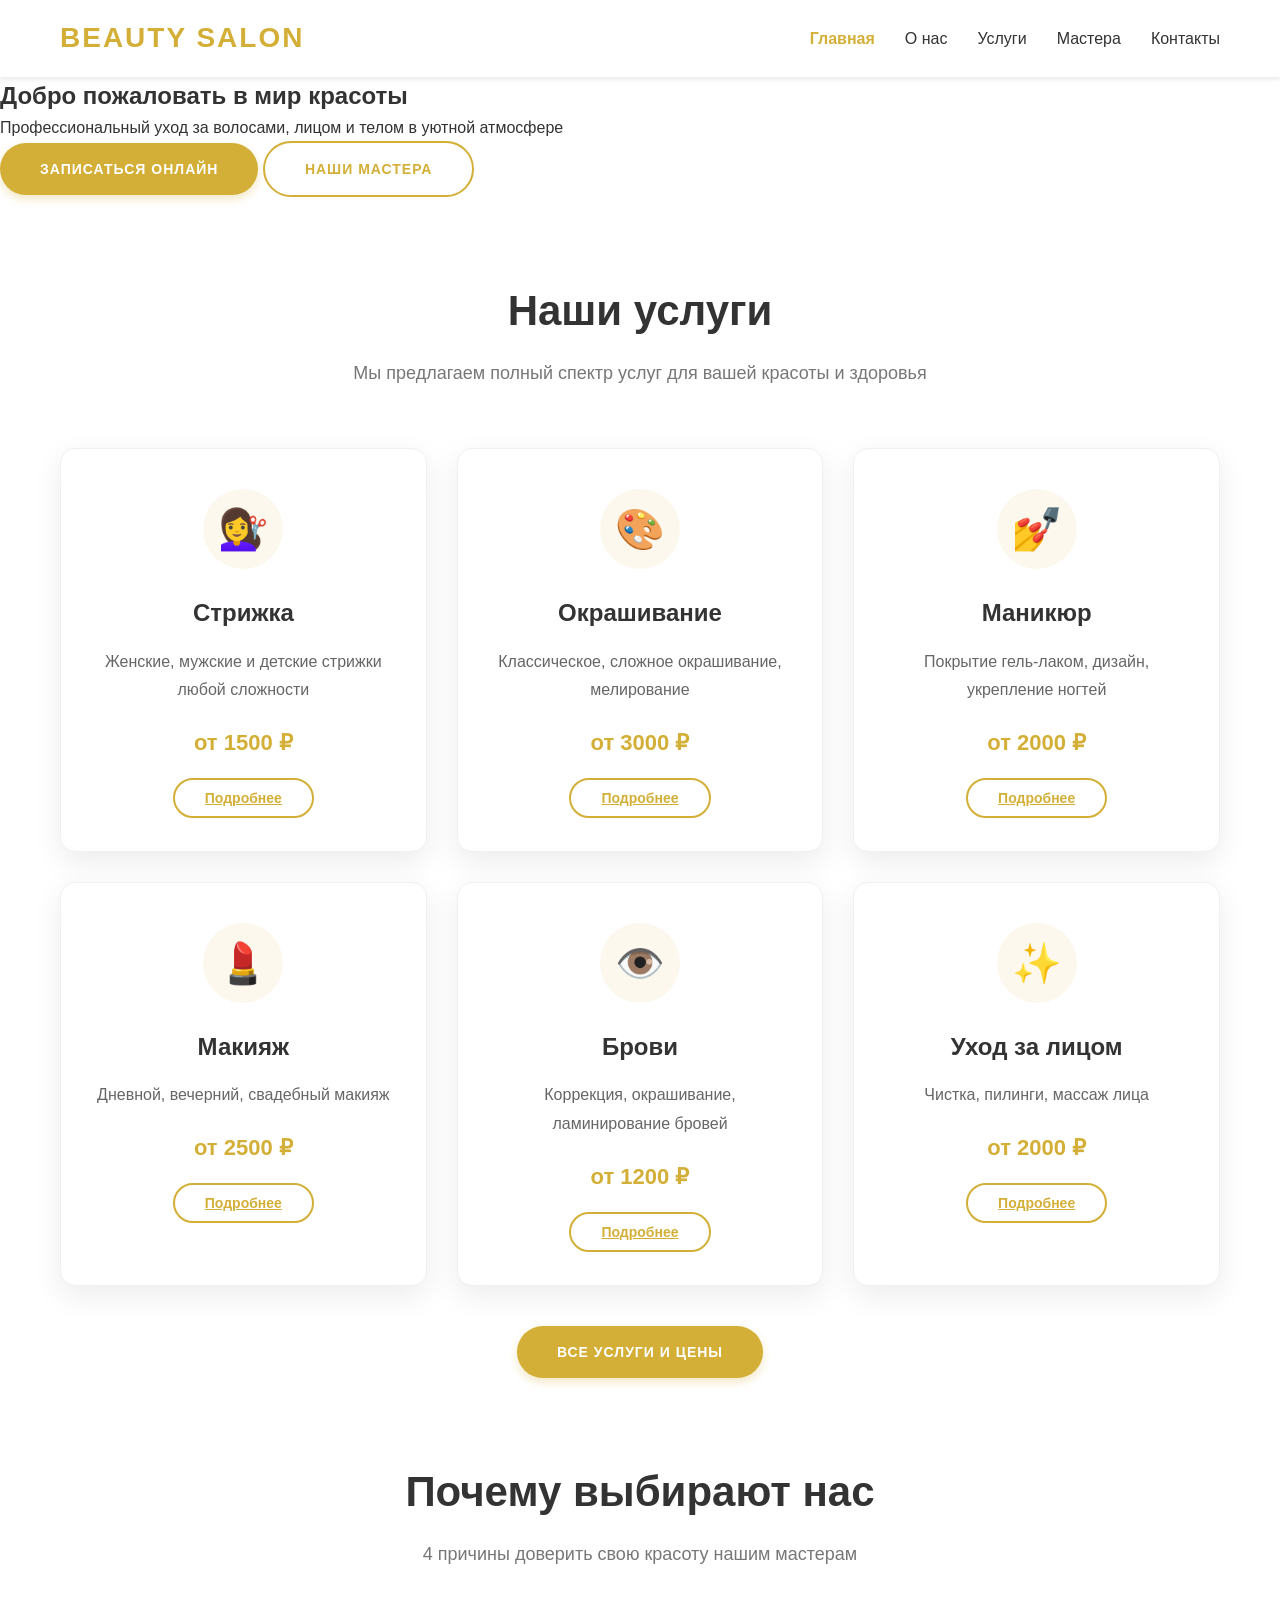
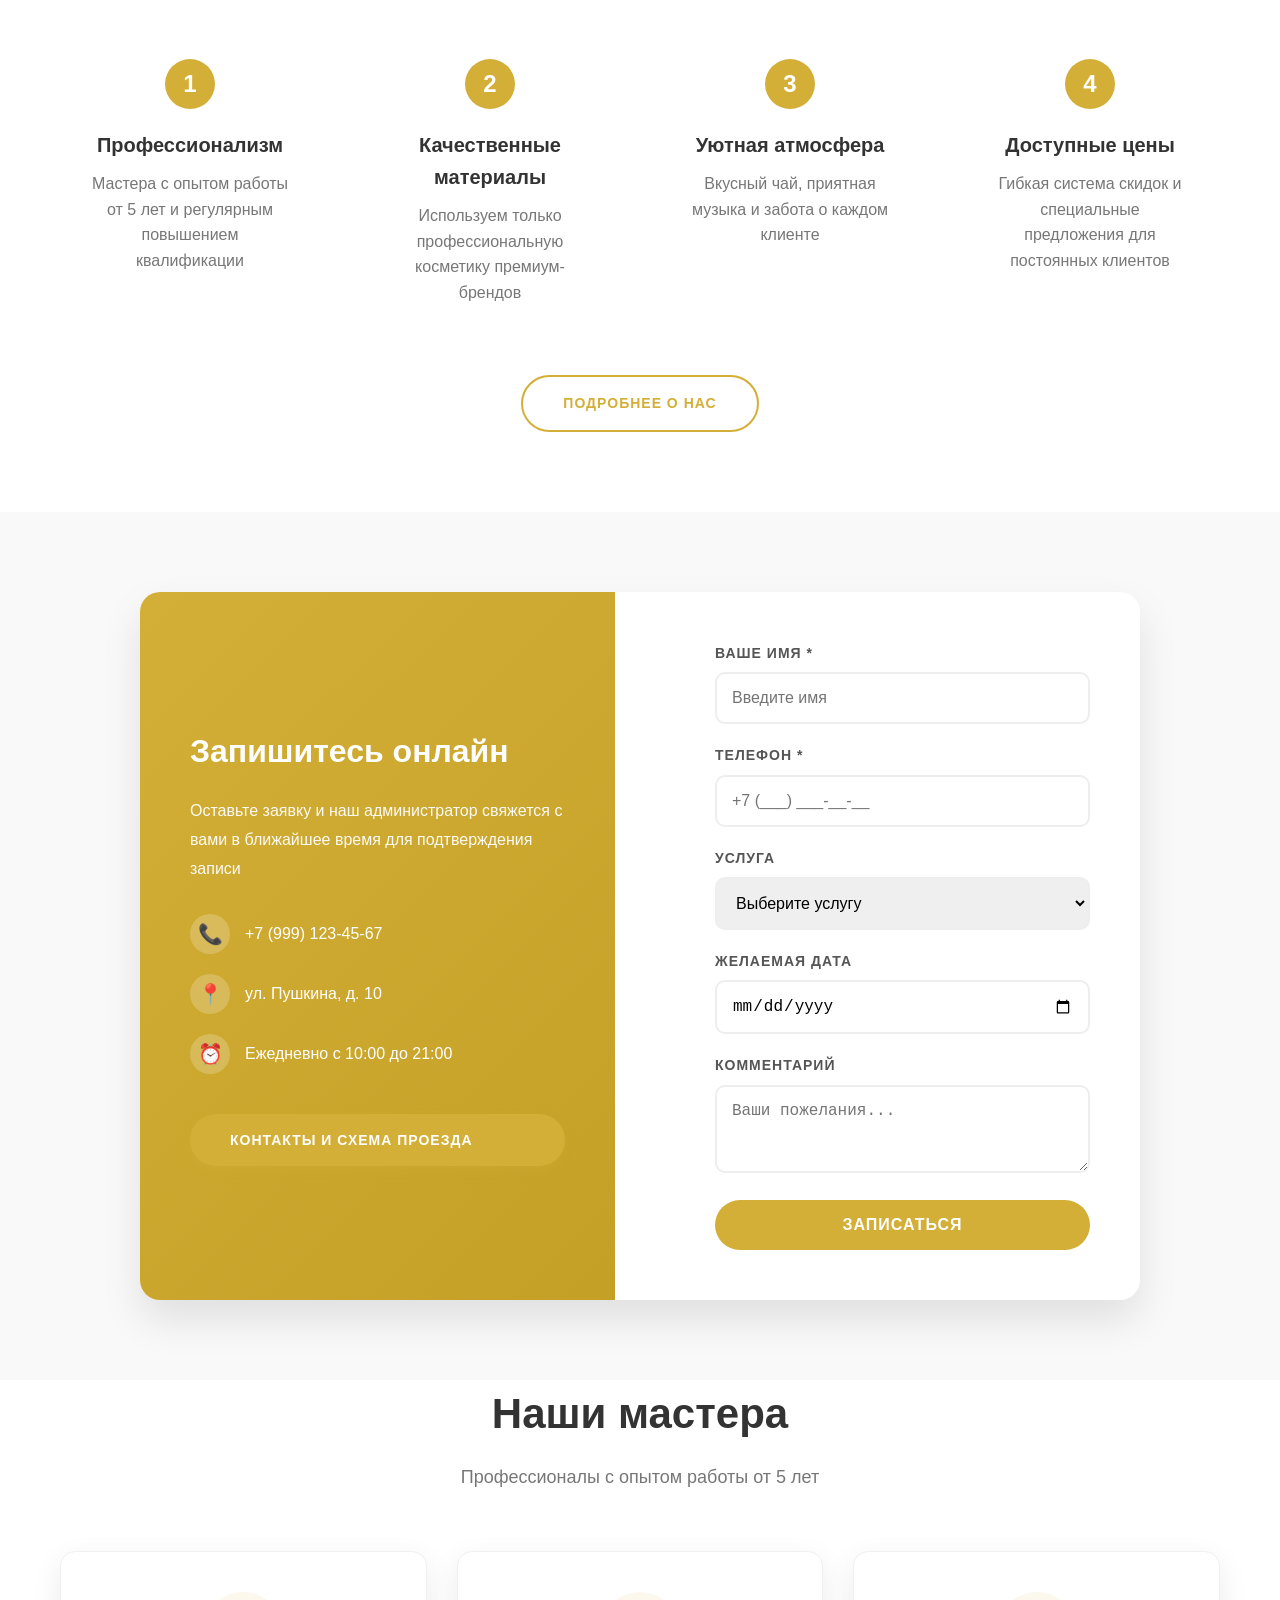
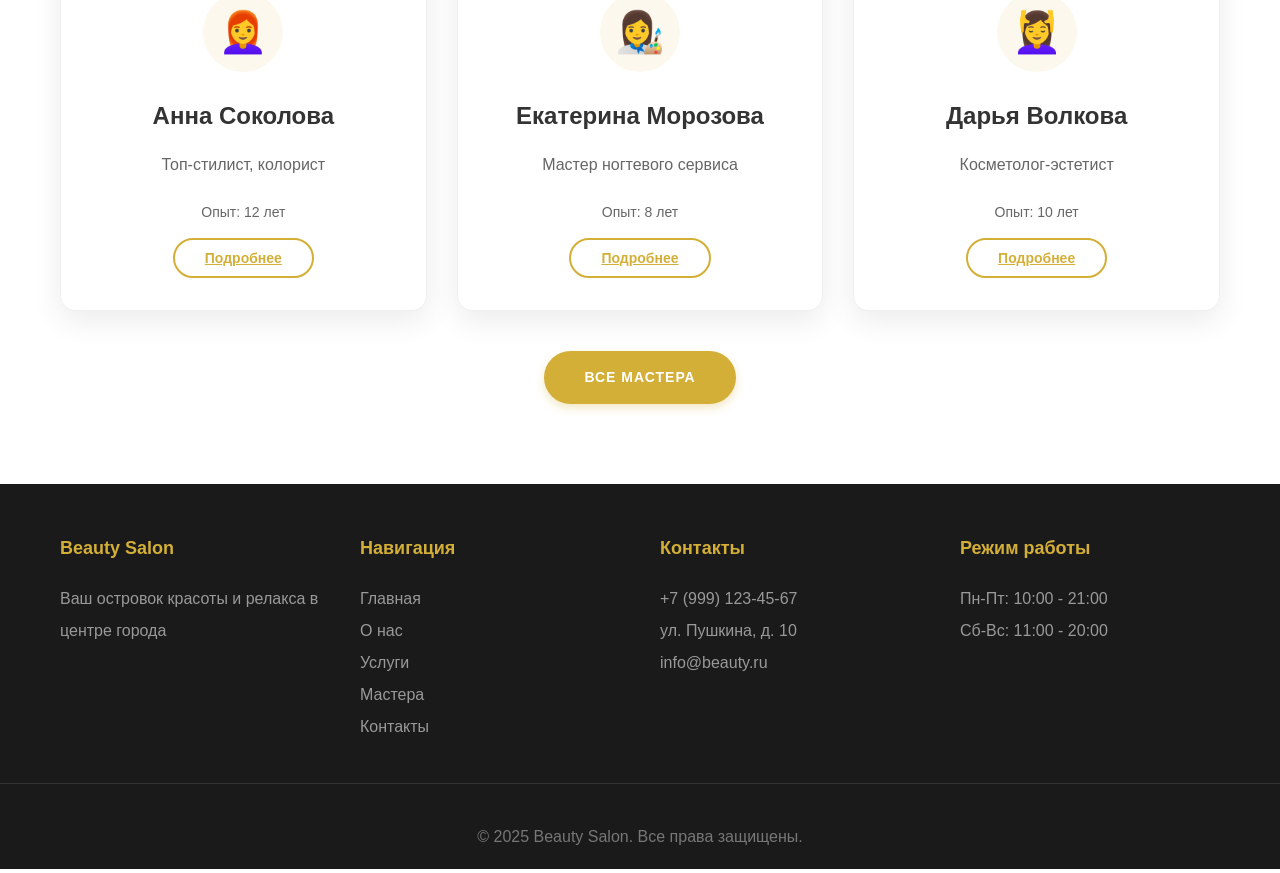
==== commit 8f1fdcb1: "Update index.html" ====
--- a/index.html
+++ b/index.html
@@ -1,18 +1,21 @@
 <!DOCTYPE html>
 <html lang="ru">
+
 <head>
     <meta charset="UTF-8">
     <meta name="viewport" content="width=device-width, initial-scale=1.0">
+    <title>Beauty Salon - Главная</title>
     <link rel="stylesheet" href="style.css">
-    <title>Салон красоты - Главная</title>
 </head>
+
 <body>
-    <!-- Шапка с рабочими ссылками -->
     <header>
         <nav>
-            <div class="logo">Beauty Salon</div>
+            <a href="index.html" style="text-decoration: none;">
+                <div class="logo">Beauty Salon</div>
+            </a>
             <ul class="menu">
-                <li><a href="index.html">Главная</a></li>
+                <li><a href="index.html" class="active">Главная</a></li>
                 <li><a href="about.html">О нас</a></li>
                 <li><a href="services.html">Услуги</a></li>
                 <li><a href="masters.html">Мастера</a></li>
@@ -20,226 +23,227 @@
             </ul>
         </nav>
     </header>
-
-    <!-- Hero секция -->
-    <section class="hero">
-        <h1>Добро пожаловать в мир красоты</h1>
-        <p>Профессиональный уход за волосами, лицом и телом в уютной атмосфере</p>
-        <a href="contacts.html" class="btn">Записаться онлайн</a>
-        <a href="masters.html" class="btn btn-outline" style="margin-left: 15px;">Наши мастера</a>
-    </section>
-
-    <!-- Услуги (краткий обзор) -->
-    <section class="services">
-        <div class="section-title">
-            <h2>Наши услуги</h2>
-            <p>Мы предлагаем полный спектр услуг для вашей красоты и здоровья</p>
-        </div>
-        
-        <div class="services-grid">
-            <div class="service-card">
-                <div class="service-icon">💇‍♀️</div>
-                <h3>Стрижка</h3>
-                <p>Женские, мужские и детские стрижки любой сложности</p>
-                <div class="price">от 1500 ₽</div>
-                <a href="services.html" class="card-btn">Подробнее</a>
-            </div>
-            
-            <div class="service-card">
-                <div class="service-icon">🎨</div>
-                <h3>Окрашивание</h3>
-                <p>Классическое, сложное окрашивание, мелирование</p>
-                <div class="price">от 3000 ₽</div>
-                <a href="services.html" class="card-btn">Подробнее</a>
-            </div>
-            
-            <div class="service-card">
-                <div class="service-icon">💅</div>
-                <h3>Маникюр</h3>
-                <p>Покрытие гель-лаком, дизайн, укрепление ногтей</p>
-                <div class="price">от 2000 ₽</div>
-                <a href="services.html" class="card-btn">Подробнее</a>
-            </div>
-            
-            <div class="service-card">
-                <div class="service-icon">💄</div>
-                <h3>Макияж</h3>
-                <p>Дневной, вечерний, свадебный макияж</p>
-                <div class="price">от 2500 ₽</div>
-                <a href="services.html" class="card-btn">Подробнее</a>
-            </div>
-            
-            <div class="service-card">
-                <div class="service-icon">👁️</div>
-                <h3>Брови</h3>
-                <p>Коррекция, окрашивание, ламинирование бровей</p>
-                <div class="price">от 1200 ₽</div>
-                <a href="services.html" class="card-btn">Подробнее</a>
-            </div>
-            
-            <div class="service-card">
-                <div class="service-icon">✨</div>
-                <h3>Уход за лицом</h3>
-                <p>Чистка, пилинги, массаж лица</p>
-                <div class="price">от 2000 ₽</div>
-                <a href="services.html" class="card-btn">Подробнее</a>
-            </div>
-        </div>
-        
-        <div style="text-align: center; margin-top: 40px;">
-            <a href="services.html" class="btn">Все услуги и цены</a>
-        </div>
-    </section>
-
-    <!-- О нас (кратко) -->
-    <section class="features">
-        <div class="section-title">
-            <h2>Почему выбирают нас</h2>
-            <p>5 причин доверить свою красоту нашим мастерам</p>
-        </div>
-        
-        <div class="features-grid">
-            <div class="feature">
-                <div class="feature-number">1</div>
-                <h4>Профессионализм</h4>
-                <p>Мастера с опытом работы от 5 лет и регулярным повышением квалификации</p>
-            </div>
-            
-            <div class="feature">
-                <div class="feature-number">2</div>
-                <h4>Качественные материалы</h4>
-                <p>Используем только профессиональную косметику премиум-брендов</p>
-            </div>
-            
-            <div class="feature">
-                <div class="feature-number">3</div>
-                <h4>Уютная атмосфера</h4>
-                <p>Вкусный чай, приятная музыка и забота о каждом клиенте</p>
-            </div>
-            
-            <div class="feature">
-                <div class="feature-number">4</div>
-                <h4>Доступные цены</h4>
-                <p>Гибкая система скидок и специальные предложения для постоянных клиентов</p>
-            </div>
-        </div>
-        
-        <div style="text-align: center; margin-top: 40px;">
-            <a href="about.html" class="btn btn-outline">Подробнее о нас</a>
-        </div>
-    </section>
-
-    <!-- Форма записи -->
-    <section class="appointment">
-        <div class="appointment-container">
-            <div class="appointment-info">
-                <h3>Запишитесь онлайн</h3>
-                <p>Оставьте заявку и наш администратор свяжется с вами в ближайшее время для подтверждения записи</p>
-                
-                <div class="info-item">
-                    <div class="info-icon">📞</div>
-                    <div>+7 (999) 123-45-67</div>
-                </div>
-                
-                <div class="info-item">
-                    <div class="info-icon">📍</div>
-                    <div>ул. Пушкина, д. 10</div>
-                </div>
-                
-                <div class="info-item">
-                    <div class="info-icon">⏰</div>
-                    <div>Ежедневно с 10:00 до 21:00</div>
-                </div>
-                
-                <a href="contacts.html" class="btn" style="margin-top: 20px; text-align: center;">Контакты и схема проезда</a>
-            </div>
-            
-            <div class="appointment-form">
-                <form action="contacts.html" method="get">
-                    <div class="form-group">
-                        <label for="name">Ваше имя</label>
+    <main>
+        <!-- Hero секция -->
+        <section class="page-hero hero-home">
+            <h1>Добро пожаловать в мир красоты</h1>
+            <p>Профессиональный уход за волосами, лицом и телом в уютной атмосфере</p>
+            <a href="contacts.html" class="btn">Записаться онлайн</a>
+            <a href="masters.html" class="btn btn-outline">Наши мастера</a>
+        </section>
+
+        <!-- Услуги (краткий обзор) -->
+        <section class="services">
+            <div class="section-title">
+                <h2>Наши услуги</h2>
+                <p>Мы предлагаем полный спектр услуг для вашей красоты и здоровья</p>
+            </div>
+
+            <div class="services-grid">
+                <div class="service-card">
+                    <div class="service-icon">💇‍♀️</div>
+                    <h3>Стрижка</h3>
+                    <p>Женские, мужские и детские стрижки любой сложности</p>
+                    <div class="price">от 1500 ₽</div>
+                    <a href="services.html" class="card-btn">Подробнее</a>
+                </div>
+
+                <div class="service-card">
+                    <div class="service-icon">🎨</div>
+                    <h3>Окрашивание</h3>
+                    <p>Классическое, сложное окрашивание, мелирование</p>
+                    <div class="price">от 3000 ₽</div>
+                    <a href="services.html" class="card-btn">Подробнее</a>
+                </div>
+
+                <div class="service-card">
+                    <div class="service-icon">💅</div>
+                    <h3>Маникюр</h3>
+                    <p>Покрытие гель-лаком, дизайн, укрепление ногтей</p>
+                    <div class="price">от 2000 ₽</div>
+                    <a href="services.html" class="card-btn">Подробнее</a>
+                </div>
+
+                <div class="service-card">
+                    <div class="service-icon">💄</div>
+                    <h3>Макияж</h3>
+                    <p>Дневной, вечерний, свадебный макияж</p>
+                    <div class="price">от 2500 ₽</div>
+                    <a href="services.html" class="card-btn">Подробнее</a>
+                </div>
+
+                <div class="service-card">
+                    <div class="service-icon">👁️</div>
+                    <h3>Брови</h3>
+                    <p>Коррекция, окрашивание, ламинирование бровей</p>
+                    <div class="price">от 1200 ₽</div>
+                    <a href="services.html" class="card-btn">Подробнее</a>
+                </div>
+
+                <div class="service-card">
+                    <div class="service-icon">✨</div>
+                    <h3>Уход за лицом</h3>
+                    <p>Чистка, пилинги, массаж лица</p>
+                    <div class="price">от 2000 ₽</div>
+                    <a href="services.html" class="card-btn">Подробнее</a>
+                </div>
+            </div>
+
+            <div style="text-align: center; margin-top: 40px;">
+                <a href="services.html" class="btn">Все услуги и цены</a>
+            </div>
+        </section>
+
+        <!-- О нас (кратко) -->
+        <section class="features">
+            <div class="section-title">
+                <h2>Почему выбирают нас</h2>
+                <p>4 причины доверить свою красоту нашим мастерам</p>
+            </div>
+
+            <div class="features-grid">
+                <div class="feature">
+                    <div class="feature-number">1</div>
+                    <h4>Профессионализм</h4>
+                    <p>Мастера с опытом работы от 5 лет и регулярным повышением квалификации</p>
+                </div>
+
+                <div class="feature">
+                    <div class="feature-number">2</div>
+                    <h4>Качественные материалы</h4>
+                    <p>Используем только профессиональную косметику премиум-брендов</p>
+                </div>
+
+                <div class="feature">
+                    <div class="feature-number">3</div>
+                    <h4>Уютная атмосфера</h4>
+                    <p>Вкусный чай, приятная музыка и забота о каждом клиенте</p>
+                </div>
+
+                <div class="feature">
+                    <div class="feature-number">4</div>
+                    <h4>Доступные цены</h4>
+                    <p>Гибкая система скидок и специальные предложения для постоянных клиентов</p>
+                </div>
+            </div>
+
+            <div style="text-align: center; margin-top: 40px;">
+                <a href="about.html" class="btn btn-outline">Подробнее о нас</a>
+            </div>
+        </section>
+
+        <!-- Форма записи (заглушка) -->
+        <section class="appointment">
+            <div class="appointment-container">
+                <div class="appointment-info">
+                    <h3>Запишитесь онлайн</h3>
+                    <p>Оставьте заявку и наш администратор свяжется с вами в ближайшее время для подтверждения записи
+                    </p>
+
+                    <div class="info-item">
+                        <div class="info-icon">📞</div>
+                        <div>+7 (999) 123-45-67</div>
+                    </div>
+
+                    <div class="info-item">
+                        <div class="info-icon">📍</div>
+                        <div>ул. Пушкина, д. 10</div>
+                    </div>
+
+                    <div class="info-item">
+                        <div class="info-icon">⏰</div>
+                        <div>Ежедневно с 10:00 до 21:00</div>
+                    </div>
+
+                    <a href="contacts.html" class="btn" style="margin-top: 20px;">Контакты и схема проезда</a>
+                </div>
+
+                <div class="appointment-form" id="appointment">
+                    <div class="form-group">
+                        <label for="name">Ваше имя *</label>
                         <input type="text" id="name" placeholder="Введите имя">
                     </div>
-                    
-                    <div class="form-group">
-                        <label for="phone">Телефон</label>
+
+                    <div class="form-group">
+                        <label for="phone">Телефон *</label>
                         <input type="tel" id="phone" placeholder="+7 (___) ___-__-__">
                     </div>
-                    
+
                     <div class="form-group">
                         <label for="service">Услуга</label>
                         <select id="service">
-                            <option>Стрижка</option>
-                            <option>Окрашивание</option>
-                            <option>Маникюр</option>
-                            <option>Педикюр</option>
-                            <option>Макияж</option>
-                            <option>Брови</option>
+                            <option value="">Выберите услугу</option>
+                            <option value="Стрижка">Стрижка</option>
+                            <option value="Окрашивание">Окрашивание</option>
+                            <option value="Маникюр">Маникюр</option>
+                            <option value="Педикюр">Педикюр</option>
+                            <option value="Макияж">Макияж</option>
+                            <option value="Брови">Брови</option>
                         </select>
                     </div>
-                    
+
                     <div class="form-group">
                         <label for="date">Желаемая дата</label>
                         <input type="date" id="date">
                     </div>
-                    
+
                     <div class="form-group">
                         <label for="comment">Комментарий</label>
                         <textarea id="comment" rows="3" placeholder="Ваши пожелания..."></textarea>
                     </div>
-                    
-                    <button type="submit" class="submit-btn">Записаться</button>
-                </form>
-            </div>
-        </div>
-    </section>
-
-    <!-- Наши мастера (кратко) -->
-    <section class="services" style="margin-top: 0;">
-        <div class="section-title">
-            <h2>Наши мастера</h2>
-            <p>Профессионалы с опытом работы от 5 лет</p>
-        </div>
-        
-        <div class="services-grid" style="grid-template-columns: repeat(3, 1fr);">
-            <div class="service-card">
-                <div class="service-icon">👩‍🦰</div>
-                <h3>Анна Соколова</h3>
-                <p>Топ-стилист, колорист</p>
-                <p style="font-size: 14px;">Опыт: 12 лет</p>
-                <a href="masters.html" class="card-btn">Подробнее</a>
-            </div>
-            
-            <div class="service-card">
-                <div class="service-icon">👩‍🎨</div>
-                <h3>Екатерина Морозова</h3>
-                <p>Мастер ногтевого сервиса</p>
-                <p style="font-size: 14px;">Опыт: 8 лет</p>
-                <a href="masters.html" class="card-btn">Подробнее</a>
-            </div>
-            
-            <div class="service-card">
-                <div class="service-icon">💆‍♀️</div>
-                <h3>Дарья Волкова</h3>
-                <p>Косметолог-эстетист</p>
-                <p style="font-size: 14px;">Опыт: 10 лет</p>
-                <a href="masters.html" class="card-btn">Подробнее</a>
-            </div>
-        </div>
-        
-        <div style="text-align: center; margin-top: 40px;">
-            <a href="masters.html" class="btn">Все мастера</a>
-        </div>
-    </section>
-
-    <!-- Подвал с рабочими ссылками -->
+
+                    <button class="submit-btn"
+                        onclick="alert('Демо-режим: форма не отправляется. Спасибо за интерес к нашему салону!')">Записаться</button>
+                </div>
+            </div>
+        </section>
+
+        <!-- Наши мастера (кратко) -->
+        <section class="services" style="margin-top: 0;">
+            <div class="section-title">
+                <h2>Наши мастера</h2>
+                <p>Профессионалы с опытом работы от 5 лет</p>
+            </div>
+
+            <div class="services-grid" style="grid-template-columns: repeat(3, 1fr);">
+                <div class="service-card">
+                    <div class="service-icon">👩‍🦰</div>
+                    <h3>Анна Соколова</h3>
+                    <p>Топ-стилист, колорист</p>
+                    <p style="font-size: 14px;">Опыт: 12 лет</p>
+                    <a href="masters.html" class="card-btn">Подробнее</a>
+                </div>
+
+                <div class="service-card">
+                    <div class="service-icon">👩‍🎨</div>
+                    <h3>Екатерина Морозова</h3>
+                    <p>Мастер ногтевого сервиса</p>
+                    <p style="font-size: 14px;">Опыт: 8 лет</p>
+                    <a href="masters.html" class="card-btn">Подробнее</a>
+                </div>
+
+                <div class="service-card">
+                    <div class="service-icon">💆‍♀️</div>
+                    <h3>Дарья Волкова</h3>
+                    <p>Косметолог-эстетист</p>
+                    <p style="font-size: 14px;">Опыт: 10 лет</p>
+                    <a href="masters.html" class="card-btn">Подробнее</a>
+                </div>
+            </div>
+
+            <div style="text-align: center; margin-top: 40px;">
+                <a href="masters.html" class="btn">Все мастера</a>
+            </div>
+        </section>
+    </main>
+
     <footer>
         <div class="footer-content">
             <div class="footer-column">
                 <h4>Beauty Salon</h4>
                 <p>Ваш островок красоты и релакса в центре города</p>
             </div>
-            
+
             <div class="footer-column">
                 <h4>Навигация</h4>
                 <a href="index.html">Главная</a>
@@ -248,26 +252,25 @@
                 <a href="masters.html">Мастера</a>
                 <a href="contacts.html">Контакты</a>
             </div>
-            
+
             <div class="footer-column">
                 <h4>Контакты</h4>
                 <p>+7 (999) 123-45-67</p>
                 <p>ул. Пушкина, д. 10</p>
                 <p>info@beauty.ru</p>
             </div>
-            
+
             <div class="footer-column">
                 <h4>Режим работы</h4>
                 <p>Пн-Пт: 10:00 - 21:00</p>
                 <p>Сб-Вс: 11:00 - 20:00</p>
             </div>
         </div>
-        
+
         <div class="copyright">
             <p>© 2025 Beauty Salon. Все права защищены.</p>
         </div>
     </footer>
-
-    <!-- Убрал модальное окно и JavaScript, так как теперь все ссылки рабочие -->
 </body>
+
 </html>
--- a/style.css
+++ b/style.css
@@ -0,0 +1,1000 @@
+ * {
+            margin: 0;
+            padding: 0;
+            box-sizing: border-box;
+        }
+
+        body {
+            font-family: 'Arial', sans-serif;
+            line-height: 1.6;
+            color: #333;
+        }
+
+        /* Шапка */
+        header {
+            background: #fff;
+            box-shadow: 0 2px 5px rgba(0,0,0,0.1);
+            padding: 1rem 0;
+            position: sticky;
+            top: 0;
+            z-index: 100;
+        }
+
+        nav {
+            max-width: 1200px;
+            margin: 0 auto;
+            display: flex;
+            justify-content: space-between;
+            align-items: center;
+            padding: 0 20px;
+        }
+
+        .logo {
+            font-size: 28px;
+            font-weight: bold;
+            color: #d4af37;
+            text-transform: uppercase;
+            letter-spacing: 2px;
+        }
+
+        .menu {
+            list-style: none;
+            display: flex;
+            gap: 30px;
+        }
+
+        .menu a {
+            text-decoration: none;
+            color: #333;
+            font-weight: 500;
+            transition: color 0.3s;
+            font-size: 16px;
+        }
+
+        .menu a:hover {
+            color: #d4af37;
+        }
+
+        /* Hero секция */
+        .hero {
+            background: linear-gradient(rgba(0, 0, 0, 0.6), rgba(0, 0, 0, 0.6)), 
+                        url('https://images.unsplash.com/photo-1560066984-138dadb4c035?ixlib=rb-1.2.1&auto=format&fit=crop&w=1350&q=80');
+            background-size: cover;
+            background-position: center;
+            color: white;
+            text-align: center;
+            padding: 150px 20px;
+        }
+
+        .hero h1 {
+            font-size: 56px;
+            margin-bottom: 20px;
+            text-shadow: 2px 2px 4px rgba(0,0,0,0.3);
+        }
+
+        .hero p {
+            font-size: 20px;
+            max-width: 600px;
+            margin: 0 auto 30px;
+            opacity: 0.95;
+        }
+
+        /* Кнопки */
+        .btn {
+            display: inline-block;
+            background: #d4af37;
+            color: white;
+            padding: 15px 40px;
+            text-decoration: none;
+            border-radius: 50px;
+            font-weight: bold;
+            text-transform: uppercase;
+            letter-spacing: 1px;
+            font-size: 14px;
+            transition: all 0.3s;
+            border: none;
+            cursor: pointer;
+            box-shadow: 0 4px 10px rgba(212, 175, 55, 0.3);
+        }
+
+        .btn:hover {
+            background: #c4a027;
+            transform: translateY(-2px);
+            box-shadow: 0 6px 15px rgba(212, 175, 55, 0.4);
+        }
+
+        .btn-outline {
+            background: transparent;
+            border: 2px solid #d4af37;
+            color: #d4af37;
+            box-shadow: none;
+        }
+
+        .btn-outline:hover {
+            background: #d4af37;
+            color: white;
+        }
+
+        /* Услуги */
+        .services {
+            max-width: 1200px;
+            margin: 80px auto;
+            padding: 0 20px;
+        }
+
+        .section-title {
+            text-align: center;
+            margin-bottom: 60px;
+        }
+
+        .section-title h2 {
+            font-size: 42px;
+            color: #333;
+            margin-bottom: 15px;
+        }
+
+        .section-title p {
+            color: #777;
+            font-size: 18px;
+            max-width: 600px;
+            margin: 0 auto;
+        }
+
+        .services-grid {
+            display: grid;
+            grid-template-columns: repeat(auto-fit, minmax(280px, 1fr));
+            gap: 30px;
+        }
+
+        .service-card {
+            background: #fff;
+            border-radius: 15px;
+            padding: 40px 30px;
+            text-align: center;
+            box-shadow: 0 10px 30px rgba(0,0,0,0.08);
+            transition: transform 0.3s;
+            border: 1px solid #f0f0f0;
+        }
+
+        .service-card:hover {
+            transform: translateY(-10px);
+            box-shadow: 0 20px 40px rgba(0,0,0,0.12);
+        }
+
+        .service-icon {
+            width: 80px;
+            height: 80px;
+            background: #fdf8ed;
+            border-radius: 50%;
+            display: flex;
+            align-items: center;
+            justify-content: center;
+            margin: 0 auto 25px;
+            font-size: 40px;
+        }
+
+        .service-card h3 {
+            font-size: 24px;
+            margin-bottom: 15px;
+            color: #333;
+        }
+
+        .service-card p {
+            color: #666;
+            margin-bottom: 20px;
+            line-height: 1.8;
+        }
+
+        .price {
+            color: #d4af37;
+            font-weight: bold;
+            font-size: 22px;
+            margin-bottom: 25px;
+        }
+
+        .card-btn {
+            background: transparent;
+            border: 2px solid #d4af37;
+            color: #d4af37;
+            padding: 10px 30px;
+            border-radius: 25px;
+            font-weight: bold;
+            cursor: pointer;
+            transition: all 0.3s;
+            font-size: 14px;
+        }
+
+        .card-btn:hover {
+            background: #d4af37;
+            color: white;
+        }
+
+        /* Форма записи */
+        .appointment {
+            background: #f9f9f9;
+            padding: 80px 20px;
+        }
+
+        .appointment-container {
+            max-width: 1000px;
+            margin: 0 auto;
+            display: grid;
+            grid-template-columns: 1fr 1fr;
+            gap: 50px;
+            background: white;
+            border-radius: 20px;
+            overflow: hidden;
+            box-shadow: 0 20px 40px rgba(0,0,0,0.1);
+        }
+
+        .appointment-info {
+            background: linear-gradient(135deg, #d4af37, #c4a027);
+            color: white;
+            padding: 50px;
+            display: flex;
+            flex-direction: column;
+            justify-content: center;
+        }
+
+        .appointment-info h3 {
+            font-size: 32px;
+            margin-bottom: 20px;
+        }
+
+        .appointment-info p {
+            margin-bottom: 30px;
+            line-height: 1.8;
+            opacity: 0.95;
+        }
+
+        .info-item {
+            display: flex;
+            align-items: center;
+            gap: 15px;
+            margin-bottom: 20px;
+        }
+
+        .info-icon {
+            width: 40px;
+            height: 40px;
+            background: rgba(255,255,255,0.2);
+            border-radius: 50%;
+            display: flex;
+            align-items: center;
+            justify-content: center;
+            font-size: 20px;
+        }
+
+        .appointment-form {
+            padding: 50px;
+        }
+
+        .form-group {
+            margin-bottom: 20px;
+        }
+
+        .form-group label {
+            display: block;
+            margin-bottom: 8px;
+            font-weight: 600;
+            color: #555;
+            font-size: 14px;
+            text-transform: uppercase;
+            letter-spacing: 1px;
+        }
+
+        .form-group input,
+        .form-group select,
+        .form-group textarea {
+            width: 100%;
+            padding: 15px;
+            border: 2px solid #eee;
+            border-radius: 10px;
+            font-size: 16px;
+            transition: border-color 0.3s;
+        }
+
+        .form-group input:focus,
+        .form-group select:focus,
+        .form-group textarea:focus {
+            outline: none;
+            border-color: #d4af37;
+        }
+
+        .submit-btn {
+            background: #d4af37;
+            color: white;
+            padding: 16px 40px;
+            border: none;
+            border-radius: 50px;
+            font-weight: bold;
+            text-transform: uppercase;
+            letter-spacing: 1px;
+            font-size: 16px;
+            cursor: pointer;
+            transition: all 0.3s;
+            width: 100%;
+        }
+
+        .submit-btn:hover {
+            background: #c4a027;
+            transform: translateY(-2px);
+            box-shadow: 0 5px 20px rgba(212, 175, 55, 0.4);
+        }
+
+        /* Преимущества */
+        .features {
+            max-width: 1200px;
+            margin: 80px auto;
+            padding: 0 20px;
+        }
+
+        .features-grid {
+            display: grid;
+            grid-template-columns: repeat(auto-fit, minmax(250px, 1fr));
+            gap: 40px;
+            margin-top: 50px;
+        }
+
+        .feature {
+            text-align: center;
+            padding: 30px;
+        }
+
+        .feature-number {
+            width: 50px;
+            height: 50px;
+            background: #d4af37;
+            color: white;
+            border-radius: 50%;
+            display: flex;
+            align-items: center;
+            justify-content: center;
+            margin: 0 auto 20px;
+            font-weight: bold;
+            font-size: 24px;
+        }
+
+        .feature h4 {
+            font-size: 20px;
+            margin-bottom: 10px;
+        }
+
+        .feature p {
+            color: #777;
+            line-height: 1.6;
+        }
+
+        /* Подвал */
+        footer {
+            background: #1a1a1a;
+            color: white;
+            padding: 50px 0 20px;
+        }
+
+        .footer-content {
+            max-width: 1200px;
+            margin: 0 auto;
+            padding: 0 20px;
+            display: grid;
+            grid-template-columns: repeat(auto-fit, minmax(250px, 1fr));
+            gap: 40px;
+        }
+
+        .footer-column h4 {
+            color: #d4af37;
+            margin-bottom: 20px;
+            font-size: 18px;
+        }
+
+        .footer-column p, .footer-column a {
+            color: #999;
+            line-height: 2;
+            text-decoration: none;
+            display: block;
+        }
+
+        .footer-column a:hover {
+            color: #d4af37;
+        }
+
+        .copyright {
+            text-align: center;
+            padding-top: 40px;
+            margin-top: 40px;
+            border-top: 1px solid #333;
+            color: #777;
+        }
+
+        /* Модальное окно (заглушка) */
+        .modal-demo {
+            position: fixed;
+            top: 0;
+            left: 0;
+            width: 100%;
+            height: 100%;
+            background: rgba(0,0,0,0.5);
+            display: none;
+            align-items: center;
+            justify-content: center;
+            z-index: 1000;
+        }
+
+        .modal-content {
+            background: white;
+            padding: 40px;
+            border-radius: 20px;
+            max-width: 400px;
+            text-align: center;
+            animation: slideIn 0.3s;
+        }
+
+        @keyframes slideIn {
+            from {
+                transform: translateY(-50px);
+                opacity: 0;
+            }
+            to {
+                transform: translateY(0);
+                opacity: 1;
+            }
+        }
+
+        .modal-content h3 {
+            color: #d4af37;
+            margin-bottom: 15px;
+            font-size: 28px;
+        }
+
+        .modal-content p {
+            color: #666;
+            margin-bottom: 25px;
+        }
+
+        .modal-close {
+            background: #d4af37;
+            color: white;
+            padding: 12px 30px;
+            border: none;
+            border-radius: 25px;
+            cursor: pointer;
+            font-weight: bold;
+        }
+
+        /* Адаптивность */
+        @media (max-width: 768px) {
+            nav {
+                flex-direction: column;
+                gap: 15px;
+            }
+            
+            .menu {
+                flex-wrap: wrap;
+                justify-content: center;
+                gap: 20px;
+            }
+            
+            .hero h1 {
+                font-size: 36px;
+            }
+            
+            .appointment-container {
+                grid-template-columns: 1fr;
+            }
+            
+            .section-title h2 {
+                font-size: 32px;
+            }
+        }
+        /* ======== ДОПОЛНИТЕЛЬНЫЕ СТИЛИ ДЛЯ НОВЫХ СТРАНИЦ ======== */
+
+/* Общие элементы для всех страниц */
+.page-header {
+    background: linear-gradient(135deg, #d4af37, #c4a027);
+    color: white;
+    text-align: center;
+    padding: 80px 20px;
+}
+
+.page-header h1 {
+    font-size: 48px;
+    margin-bottom: 20px;
+}
+
+.page-header p {
+    font-size: 18px;
+    max-width: 600px;
+    margin: 0 auto;
+    opacity: 0.95;
+}
+
+.container {
+    max-width: 1200px;
+    margin: 0 auto;
+    padding: 80px 20px;
+}
+
+/* Активная ссылка в меню */
+.menu a.active {
+    color: #d4af37;
+    font-weight: bold;
+}
+
+/* ======== СТРАНИЦА "О НАС" ======== */
+.history {
+    display: grid;
+    grid-template-columns: 1fr 1fr;
+    gap: 50px;
+    align-items: center;
+    margin-bottom: 80px;
+}
+
+.history-image {
+    width: 100%;
+    height: 400px;
+    background: linear-gradient(45deg, #f5f5f5, #e0e0e0);
+    border-radius: 20px;
+    display: flex;
+    align-items: center;
+    justify-content: center;
+    font-size: 80px;
+    color: #d4af37;
+}
+
+.history-content h2 {
+    font-size: 36px;
+    margin-bottom: 20px;
+    color: #333;
+}
+
+.history-content p {
+    margin-bottom: 20px;
+    color: #666;
+    line-height: 1.8;
+}
+
+.values {
+    background: #f9f9f9;
+    padding: 80px 0;
+}
+
+.values-grid {
+    display: grid;
+    grid-template-columns: repeat(auto-fit, minmax(300px, 1fr));
+    gap: 30px;
+    margin-top: 40px;
+}
+
+.value-card {
+    background: white;
+    padding: 40px;
+    border-radius: 15px;
+    text-align: center;
+    box-shadow: 0 5px 20px rgba(0,0,0,0.05);
+}
+
+.value-icon {
+    width: 80px;
+    height: 80px;
+    background: #fdf8ed;
+    border-radius: 50%;
+    display: flex;
+    align-items: center;
+    justify-content: center;
+    margin: 0 auto 25px;
+    font-size: 40px;
+}
+
+.value-card h3 {
+    font-size: 24px;
+    margin-bottom: 15px;
+}
+
+.value-card p {
+    color: #666;
+    line-height: 1.8;
+}
+
+.stats {
+    background: white;
+    padding: 80px 0;
+}
+
+.stats-grid {
+    display: grid;
+    grid-template-columns: repeat(auto-fit, minmax(200px, 1fr));
+    gap: 40px;
+    text-align: center;
+}
+
+.stat-item {
+    padding: 30px;
+}
+
+.stat-number {
+    font-size: 48px;
+    font-weight: bold;
+    color: #d4af37;
+    margin-bottom: 10px;
+}
+
+.stat-label {
+    font-size: 18px;
+    color: #666;
+    text-transform: uppercase;
+    letter-spacing: 1px;
+}
+
+/* ======== СТРАНИЦА "УСЛУГИ" ======== */
+.service-category {
+    margin-bottom: 60px;
+}
+
+.category-title {
+    font-size: 32px;
+    color: #333;
+    margin-bottom: 30px;
+    padding-bottom: 15px;
+    border-bottom: 3px solid #d4af37;
+    display: inline-block;
+}
+
+.services-list {
+    background: #f9f9f9;
+    border-radius: 15px;
+    overflow: hidden;
+    box-shadow: 0 5px 20px rgba(0,0,0,0.05);
+}
+
+.service-item {
+    display: grid;
+    grid-template-columns: 1fr auto auto;
+    gap: 20px;
+    padding: 20px 30px;
+    border-bottom: 1px solid #eee;
+    align-items: center;
+    transition: background 0.3s;
+}
+
+.service-item:last-child {
+    border-bottom: none;
+}
+
+.service-item:hover {
+    background: white;
+}
+
+.service-info h3 {
+    font-size: 18px;
+    margin-bottom: 5px;
+    color: #333;
+}
+
+.service-info p {
+    color: #777;
+    font-size: 14px;
+}
+
+.service-price {
+    font-size: 24px;
+    font-weight: bold;
+    color: #d4af37;
+    margin-right: 20px;
+}
+
+.service-btn {
+    background: transparent;
+    border: 2px solid #d4af37;
+    color: #d4af37;
+    padding: 8px 20px;
+    border-radius: 25px;
+    font-weight: bold;
+    cursor: pointer;
+    transition: all 0.3s;
+    white-space: nowrap;
+}
+
+.service-btn:hover {
+    background: #d4af37;
+    color: white;
+}
+
+.promo-section {
+    background: linear-gradient(135deg, #f5f5f5, #e8e8e8);
+    padding: 80px 0;
+    margin: 40px 0;
+}
+
+.promo-grid {
+    display: grid;
+    grid-template-columns: repeat(auto-fit, minmax(350px, 1fr));
+    gap: 30px;
+    margin-top: 40px;
+}
+
+.promo-card {
+    background: white;
+    border-radius: 15px;
+    padding: 40px;
+    position: relative;
+    overflow: hidden;
+    box-shadow: 0 10px 30px rgba(0,0,0,0.1);
+}
+
+.promo-badge {
+    position: absolute;
+    top: 20px;
+    right: -30px;
+    background: #d4af37;
+    color: white;
+    padding: 8px 40px;
+    transform: rotate(45deg);
+    font-size: 14px;
+    font-weight: bold;
+}
+
+.promo-card h3 {
+    font-size: 28px;
+    margin-bottom: 20px;
+    color: #333;
+}
+
+.old-price {
+    color: #999;
+    text-decoration: line-through;
+    font-size: 20px;
+    margin-bottom: 5px;
+}
+
+.new-price {
+    color: #d4af37;
+    font-size: 36px;
+    font-weight: bold;
+    margin-bottom: 20px;
+}
+
+/* ======== СТРАНИЦА "МАСТЕРА" ======== */
+.masters-grid {
+    display: grid;
+    grid-template-columns: repeat(auto-fit, minmax(350px, 1fr));
+    gap: 40px;
+    margin-top: 50px;
+}
+
+.master-card {
+    background: white;
+    border-radius: 20px;
+    overflow: hidden;
+    box-shadow: 0 10px 30px rgba(0,0,0,0.1);
+    transition: transform 0.3s;
+}
+
+.master-card:hover {
+    transform: translateY(-10px);
+}
+
+.master-photo {
+    height: 350px;
+    background: linear-gradient(45deg, #d4af37, #f5f5f5);
+    display: flex;
+    align-items: center;
+    justify-content: center;
+    font-size: 100px;
+    color: white;
+}
+
+.master-info {
+    padding: 30px;
+    text-align: center;
+}
+
+.master-info h3 {
+    font-size: 24px;
+    margin-bottom: 5px;
+    color: #333;
+}
+
+.master-specialty {
+    color: #d4af37;
+    font-weight: bold;
+    margin-bottom: 15px;
+    font-size: 16px;
+}
+
+.master-experience {
+    color: #666;
+    margin-bottom: 20px;
+    font-size: 14px;
+}
+
+.master-description {
+    color: #777;
+    line-height: 1.8;
+    margin-bottom: 25px;
+    font-size: 14px;
+}
+
+.master-social {
+    display: flex;
+    justify-content: center;
+    gap: 15px;
+}
+
+.social-link {
+    width: 40px;
+    height: 40px;
+    background: #f5f5f5;
+    border-radius: 50%;
+    display: flex;
+    align-items: center;
+    justify-content: center;
+    text-decoration: none;
+    color: #333;
+    transition: all 0.3s;
+}
+
+.social-link:hover {
+    background: #d4af37;
+    color: white;
+}
+
+/* ======== СТРАНИЦА "КОНТАКТЫ" ======== */
+.contact-grid {
+    display: grid;
+    grid-template-columns: 1fr 1fr;
+    gap: 50px;
+    margin-top: 50px;
+}
+
+.contact-info {
+    background: #f9f9f9;
+    padding: 40px;
+    border-radius: 20px;
+}
+
+.contact-item {
+    display: flex;
+    align-items: flex-start;
+    gap: 20px;
+    margin-bottom: 30px;
+    padding-bottom: 30px;
+    border-bottom: 1px solid #eee;
+}
+
+.contact-item:last-child {
+    border-bottom: none;
+    margin-bottom: 0;
+    padding-bottom: 0;
+}
+
+.contact-icon {
+    width: 50px;
+    height: 50px;
+    background: #d4af37;
+    border-radius: 50%;
+    display: flex;
+    align-items: center;
+    justify-content: center;
+    color: white;
+    font-size: 24px;
+    flex-shrink: 0;
+}
+
+.contact-text h3 {
+    font-size: 20px;
+    margin-bottom: 10px;
+    color: #333;
+}
+
+.contact-text p {
+    color: #666;
+    line-height: 1.6;
+    margin-bottom: 5px;
+}
+
+.contact-text a {
+    color: #666;
+    text-decoration: none;
+    transition: color 0.3s;
+}
+
+.contact-text a:hover {
+    color: #d4af37;
+}
+
+.contact-map {
+    background: #f9f9f9;
+    padding: 40px;
+    border-radius: 20px;
+}
+
+.map-container {
+    margin-top: 20px;
+    background: linear-gradient(135deg, #e0e0e0, #f5f5f5);
+    border-radius: 10px;
+    overflow: hidden;
+}
+
+.map-placeholder {
+    height: 400px;
+    display: flex;
+    flex-direction: column;
+    align-items: center;
+    justify-content: center;
+    background: linear-gradient(45deg, #f5f5f5, #e0e0e0);
+    font-size: 60px;
+    color: #d4af37;
+    text-align: center;
+}
+
+.map-placeholder p {
+    margin-top: 20px;
+    font-size: 18px;
+    color: #666;
+}
+
+.working-hours {
+    margin-top: 40px;
+    background: white;
+    padding: 30px;
+    border-radius: 15px;
+}
+
+.working-hours h3 {
+    font-size: 24px;
+    margin-bottom: 20px;
+    color: #333;
+}
+
+.hours-row {
+    display: flex;
+    justify-content: space-between;
+    padding: 10px 0;
+    border-bottom: 1px solid #eee;
+}
+
+.hours-row:last-child {
+    border-bottom: none;
+}
+
+.hours-row .day {
+    font-weight: bold;
+    color: #333;
+}
+
+.hours-row .time {
+    color: #d4af37;
+}
+
+/* Адаптивность для новых страниц */
+@media (max-width: 768px) {
+    .page-header h1 {
+        font-size: 32px;
+    }
+    
+    .history {
+        grid-template-columns: 1fr;
+    }
+    
+    .service-item {
+        grid-template-columns: 1fr;
+        text-align: center;
+        gap: 10px;
+    }
+    
+    .service-price {
+        margin-right: 0;
+    }
+    
+    .contact-grid {
+        grid-template-columns: 1fr;
+    }
+    
+    .masters-grid {
+        grid-template-columns: 1fr;
+    }
+    
+    .promo-grid {
+        grid-template-columns: 1fr;
+    }
+}
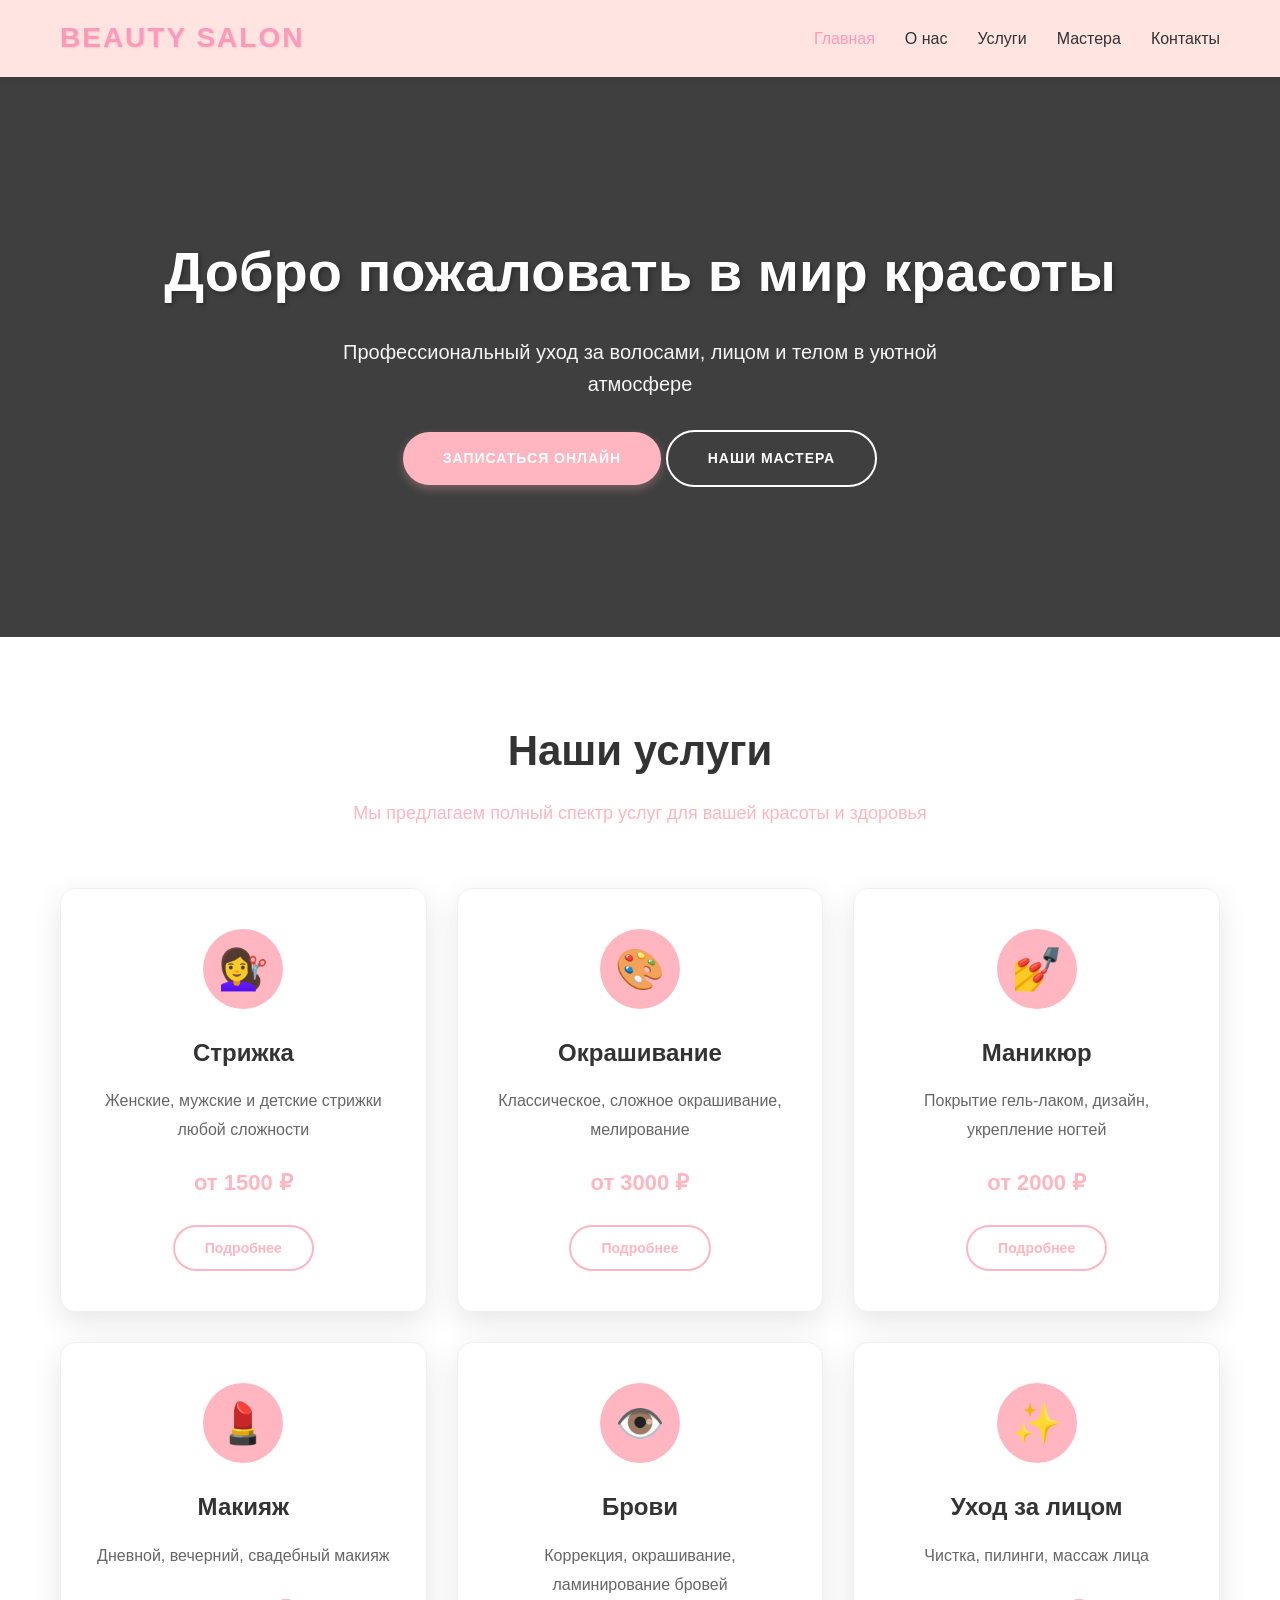
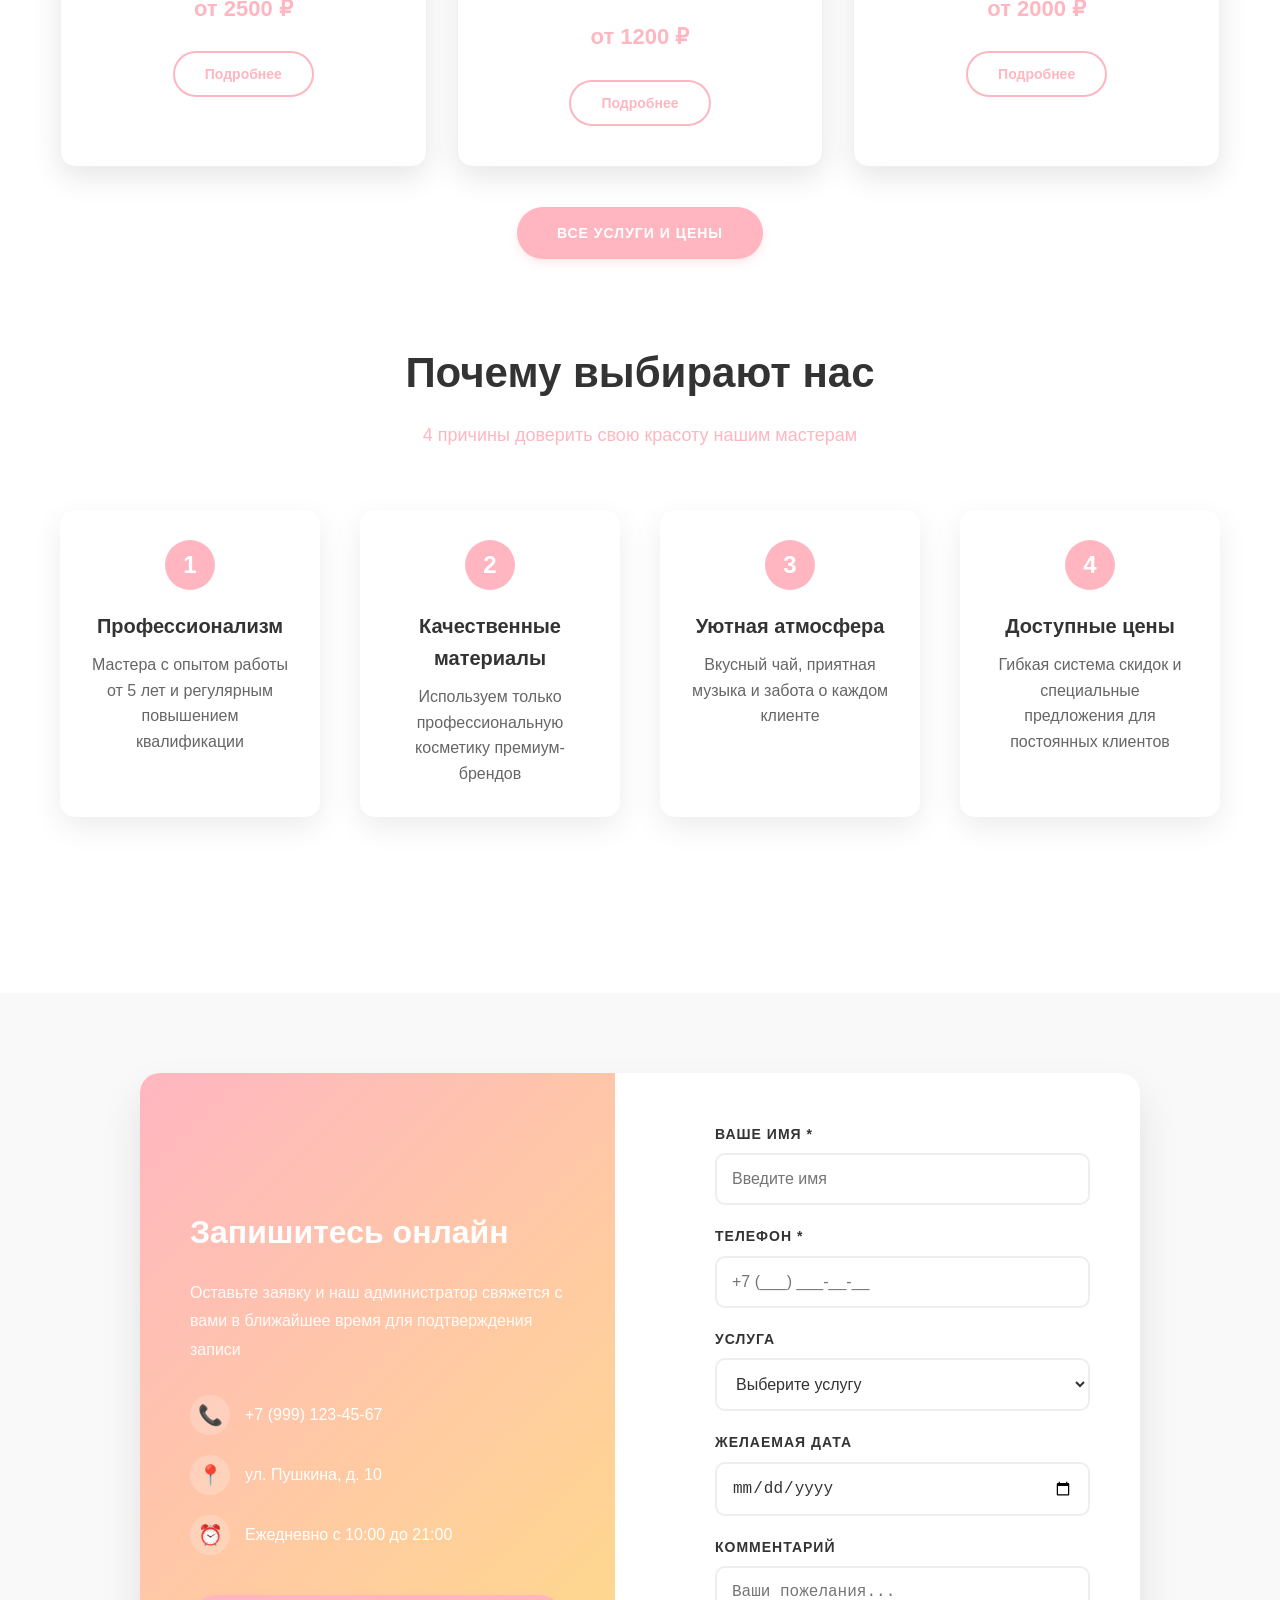
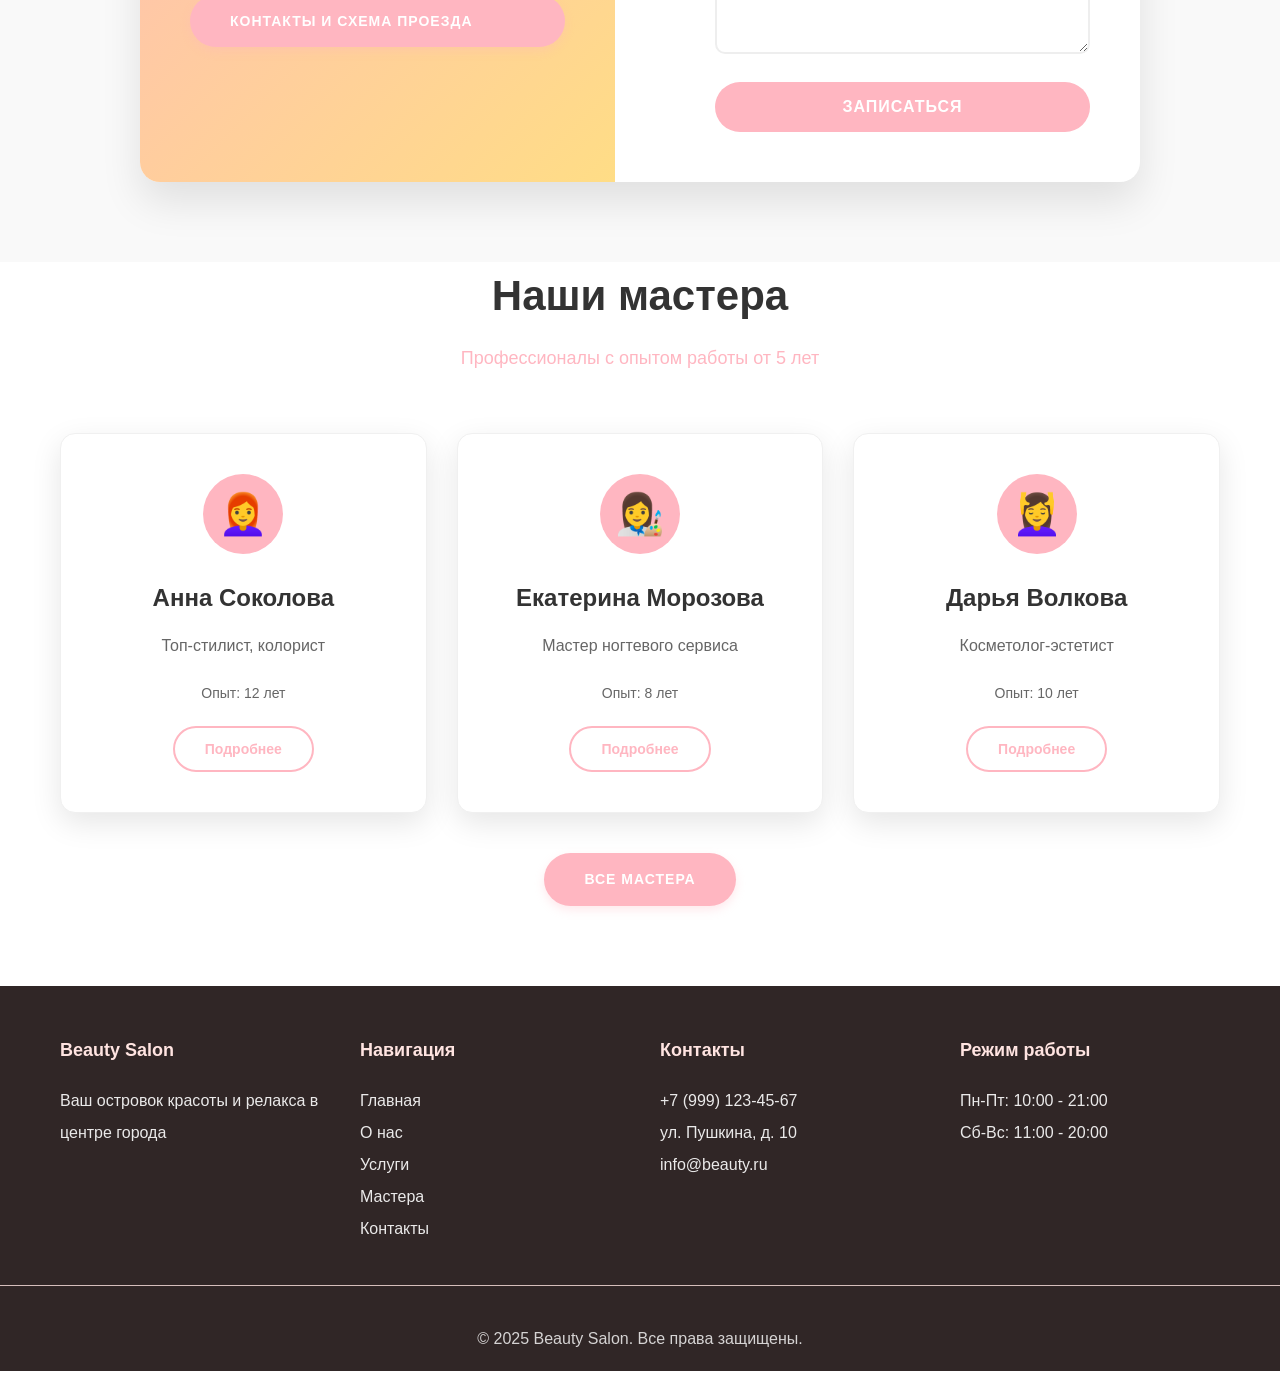
==== commit 81e60c8d: "Add files via upload" ====
--- a/index.html
+++ b/index.html
@@ -273,4 +273,4 @@
     </footer>
 </body>
 
-</html>
+</html>
--- a/style.css
+++ b/style.css
@@ -1,496 +1,501 @@
- * {
-            margin: 0;
-            padding: 0;
-            box-sizing: border-box;
-        }
-
-        body {
-            font-family: 'Arial', sans-serif;
-            line-height: 1.6;
-            color: #333;
-        }
-
-        /* Шапка */
-        header {
-            background: #fff;
-            box-shadow: 0 2px 5px rgba(0,0,0,0.1);
-            padding: 1rem 0;
-            position: sticky;
-            top: 0;
-            z-index: 100;
-        }
-
-        nav {
-            max-width: 1200px;
-            margin: 0 auto;
-            display: flex;
-            justify-content: space-between;
-            align-items: center;
-            padding: 0 20px;
-        }
-
-        .logo {
-            font-size: 28px;
-            font-weight: bold;
-            color: #d4af37;
-            text-transform: uppercase;
-            letter-spacing: 2px;
-        }
-
-        .menu {
-            list-style: none;
-            display: flex;
-            gap: 30px;
-        }
-
-        .menu a {
-            text-decoration: none;
-            color: #333;
-            font-weight: 500;
-            transition: color 0.3s;
-            font-size: 16px;
-        }
-
-        .menu a:hover {
-            color: #d4af37;
-        }
-
-        /* Hero секция */
-        .hero {
-            background: linear-gradient(rgba(0, 0, 0, 0.6), rgba(0, 0, 0, 0.6)), 
-                        url('https://images.unsplash.com/photo-1560066984-138dadb4c035?ixlib=rb-1.2.1&auto=format&fit=crop&w=1350&q=80');
-            background-size: cover;
-            background-position: center;
-            color: white;
-            text-align: center;
-            padding: 150px 20px;
-        }
-
-        .hero h1 {
-            font-size: 56px;
-            margin-bottom: 20px;
-            text-shadow: 2px 2px 4px rgba(0,0,0,0.3);
-        }
-
-        .hero p {
-            font-size: 20px;
-            max-width: 600px;
-            margin: 0 auto 30px;
-            opacity: 0.95;
-        }
-
-        /* Кнопки */
-        .btn {
-            display: inline-block;
-            background: #d4af37;
-            color: white;
-            padding: 15px 40px;
-            text-decoration: none;
-            border-radius: 50px;
-            font-weight: bold;
-            text-transform: uppercase;
-            letter-spacing: 1px;
-            font-size: 14px;
-            transition: all 0.3s;
-            border: none;
-            cursor: pointer;
-            box-shadow: 0 4px 10px rgba(212, 175, 55, 0.3);
-        }
-
-        .btn:hover {
-            background: #c4a027;
-            transform: translateY(-2px);
-            box-shadow: 0 6px 15px rgba(212, 175, 55, 0.4);
-        }
-
-        .btn-outline {
-            background: transparent;
-            border: 2px solid #d4af37;
-            color: #d4af37;
-            box-shadow: none;
-        }
-
-        .btn-outline:hover {
-            background: #d4af37;
-            color: white;
-        }
-
-        /* Услуги */
-        .services {
-            max-width: 1200px;
-            margin: 80px auto;
-            padding: 0 20px;
-        }
-
-        .section-title {
-            text-align: center;
-            margin-bottom: 60px;
-        }
-
-        .section-title h2 {
-            font-size: 42px;
-            color: #333;
-            margin-bottom: 15px;
-        }
-
-        .section-title p {
-            color: #777;
-            font-size: 18px;
-            max-width: 600px;
-            margin: 0 auto;
-        }
-
-        .services-grid {
-            display: grid;
-            grid-template-columns: repeat(auto-fit, minmax(280px, 1fr));
-            gap: 30px;
-        }
-
-        .service-card {
-            background: #fff;
-            border-radius: 15px;
-            padding: 40px 30px;
-            text-align: center;
-            box-shadow: 0 10px 30px rgba(0,0,0,0.08);
-            transition: transform 0.3s;
-            border: 1px solid #f0f0f0;
-        }
-
-        .service-card:hover {
-            transform: translateY(-10px);
-            box-shadow: 0 20px 40px rgba(0,0,0,0.12);
-        }
-
-        .service-icon {
-            width: 80px;
-            height: 80px;
-            background: #fdf8ed;
-            border-radius: 50%;
-            display: flex;
-            align-items: center;
-            justify-content: center;
-            margin: 0 auto 25px;
-            font-size: 40px;
-        }
-
-        .service-card h3 {
-            font-size: 24px;
-            margin-bottom: 15px;
-            color: #333;
-        }
-
-        .service-card p {
-            color: #666;
-            margin-bottom: 20px;
-            line-height: 1.8;
-        }
-
-        .price {
-            color: #d4af37;
-            font-weight: bold;
-            font-size: 22px;
-            margin-bottom: 25px;
-        }
-
-        .card-btn {
-            background: transparent;
-            border: 2px solid #d4af37;
-            color: #d4af37;
-            padding: 10px 30px;
-            border-radius: 25px;
-            font-weight: bold;
-            cursor: pointer;
-            transition: all 0.3s;
-            font-size: 14px;
-        }
-
-        .card-btn:hover {
-            background: #d4af37;
-            color: white;
-        }
-
-        /* Форма записи */
-        .appointment {
-            background: #f9f9f9;
-            padding: 80px 20px;
-        }
-
-        .appointment-container {
-            max-width: 1000px;
-            margin: 0 auto;
-            display: grid;
-            grid-template-columns: 1fr 1fr;
-            gap: 50px;
-            background: white;
-            border-radius: 20px;
-            overflow: hidden;
-            box-shadow: 0 20px 40px rgba(0,0,0,0.1);
-        }
-
-        .appointment-info {
-            background: linear-gradient(135deg, #d4af37, #c4a027);
-            color: white;
-            padding: 50px;
-            display: flex;
-            flex-direction: column;
-            justify-content: center;
-        }
-
-        .appointment-info h3 {
-            font-size: 32px;
-            margin-bottom: 20px;
-        }
-
-        .appointment-info p {
-            margin-bottom: 30px;
-            line-height: 1.8;
-            opacity: 0.95;
-        }
-
-        .info-item {
-            display: flex;
-            align-items: center;
-            gap: 15px;
-            margin-bottom: 20px;
-        }
-
-        .info-icon {
-            width: 40px;
-            height: 40px;
-            background: rgba(255,255,255,0.2);
-            border-radius: 50%;
-            display: flex;
-            align-items: center;
-            justify-content: center;
-            font-size: 20px;
-        }
-
-        .appointment-form {
-            padding: 50px;
-        }
-
-        .form-group {
-            margin-bottom: 20px;
-        }
-
-        .form-group label {
-            display: block;
-            margin-bottom: 8px;
-            font-weight: 600;
-            color: #555;
-            font-size: 14px;
-            text-transform: uppercase;
-            letter-spacing: 1px;
-        }
-
-        .form-group input,
-        .form-group select,
-        .form-group textarea {
-            width: 100%;
-            padding: 15px;
-            border: 2px solid #eee;
-            border-radius: 10px;
-            font-size: 16px;
-            transition: border-color 0.3s;
-        }
-
-        .form-group input:focus,
-        .form-group select:focus,
-        .form-group textarea:focus {
-            outline: none;
-            border-color: #d4af37;
-        }
-
-        .submit-btn {
-            background: #d4af37;
-            color: white;
-            padding: 16px 40px;
-            border: none;
-            border-radius: 50px;
-            font-weight: bold;
-            text-transform: uppercase;
-            letter-spacing: 1px;
-            font-size: 16px;
-            cursor: pointer;
-            transition: all 0.3s;
-            width: 100%;
-        }
-
-        .submit-btn:hover {
-            background: #c4a027;
-            transform: translateY(-2px);
-            box-shadow: 0 5px 20px rgba(212, 175, 55, 0.4);
-        }
-
-        /* Преимущества */
-        .features {
-            max-width: 1200px;
-            margin: 80px auto;
-            padding: 0 20px;
-        }
-
-        .features-grid {
-            display: grid;
-            grid-template-columns: repeat(auto-fit, minmax(250px, 1fr));
-            gap: 40px;
-            margin-top: 50px;
-        }
-
-        .feature {
-            text-align: center;
-            padding: 30px;
-        }
-
-        .feature-number {
-            width: 50px;
-            height: 50px;
-            background: #d4af37;
-            color: white;
-            border-radius: 50%;
-            display: flex;
-            align-items: center;
-            justify-content: center;
-            margin: 0 auto 20px;
-            font-weight: bold;
-            font-size: 24px;
-        }
-
-        .feature h4 {
-            font-size: 20px;
-            margin-bottom: 10px;
-        }
-
-        .feature p {
-            color: #777;
-            line-height: 1.6;
-        }
-
-        /* Подвал */
-        footer {
-            background: #1a1a1a;
-            color: white;
-            padding: 50px 0 20px;
-        }
-
-        .footer-content {
-            max-width: 1200px;
-            margin: 0 auto;
-            padding: 0 20px;
-            display: grid;
-            grid-template-columns: repeat(auto-fit, minmax(250px, 1fr));
-            gap: 40px;
-        }
-
-        .footer-column h4 {
-            color: #d4af37;
-            margin-bottom: 20px;
-            font-size: 18px;
-        }
-
-        .footer-column p, .footer-column a {
-            color: #999;
-            line-height: 2;
-            text-decoration: none;
-            display: block;
-        }
-
-        .footer-column a:hover {
-            color: #d4af37;
-        }
-
-        .copyright {
-            text-align: center;
-            padding-top: 40px;
-            margin-top: 40px;
-            border-top: 1px solid #333;
-            color: #777;
-        }
-
-        /* Модальное окно (заглушка) */
-        .modal-demo {
-            position: fixed;
-            top: 0;
-            left: 0;
-            width: 100%;
-            height: 100%;
-            background: rgba(0,0,0,0.5);
-            display: none;
-            align-items: center;
-            justify-content: center;
-            z-index: 1000;
-        }
-
-        .modal-content {
-            background: white;
-            padding: 40px;
-            border-radius: 20px;
-            max-width: 400px;
-            text-align: center;
-            animation: slideIn 0.3s;
-        }
-
-        @keyframes slideIn {
-            from {
-                transform: translateY(-50px);
-                opacity: 0;
-            }
-            to {
-                transform: translateY(0);
-                opacity: 1;
-            }
-        }
-
-        .modal-content h3 {
-            color: #d4af37;
-            margin-bottom: 15px;
-            font-size: 28px;
-        }
-
-        .modal-content p {
-            color: #666;
-            margin-bottom: 25px;
-        }
-
-        .modal-close {
-            background: #d4af37;
-            color: white;
-            padding: 12px 30px;
-            border: none;
-            border-radius: 25px;
-            cursor: pointer;
-            font-weight: bold;
-        }
-
-        /* Адаптивность */
-        @media (max-width: 768px) {
-            nav {
-                flex-direction: column;
-                gap: 15px;
-            }
-            
-            .menu {
-                flex-wrap: wrap;
-                justify-content: center;
-                gap: 20px;
-            }
-            
-            .hero h1 {
-                font-size: 36px;
-            }
-            
-            .appointment-container {
-                grid-template-columns: 1fr;
-            }
-            
-            .section-title h2 {
-                font-size: 32px;
-            }
-        }
-        /* ======== ДОПОЛНИТЕЛЬНЫЕ СТИЛИ ДЛЯ НОВЫХ СТРАНИЦ ======== */
+* {
+    margin: 0;
+    padding: 0;
+    box-sizing: border-box;
+}
+
+body {
+    font-family: 'Arial', sans-serif;
+    line-height: 1.6;
+    color: #333;
+    background-color: #fff;
+}
+
+/* Шапка */
+header {
+    background: #FFE4E1;
+    /* очень светлый розовый (misty rose) */
+    box-shadow: 0 2px 5px rgba(0, 0, 0, 0.1);
+    padding: 1rem 0;
+    position: sticky;
+    top: 0;
+    z-index: 100;
+}
+
+nav {
+    max-width: 1200px;
+    margin: 0 auto;
+    display: flex;
+    justify-content: space-between;
+    align-items: center;
+    padding: 0 20px;
+}
+
+.logo {
+    font-size: 28px;
+    font-weight: bold;
+    color: #ff99bb;
+    /* более темный розовый для контраста */
+    text-transform: uppercase;
+    letter-spacing: 2px;
+    text-shadow: 1px 1px 2px rgba(0, 0, 0, 0.1);
+}
+
+.menu {
+    list-style: none;
+    display: flex;
+    gap: 30px;
+}
+
+.menu a {
+    text-decoration: none;
+    color: #333;
+    font-weight: 500;
+    transition: color 0.3s;
+    font-size: 16px;
+}
+
+.menu a:hover,
+.menu a.active {
+    color: #ff99bb;
+}
+
+/* Hero секции для всех страниц */
+.hero,
+.page-hero {
+    background-size: cover;
+    background-position: center;
+    color: white;
+    text-align: center;
+    padding: 150px 20px;
+    position: relative;
+}
+
+.hero::before,
+.page-hero::before {
+    content: '';
+    position: absolute;
+    top: 0;
+    left: 0;
+    right: 0;
+    bottom: 0;
+    background: rgba(0, 0, 0, 0.5);
+    z-index: 1;
+}
+
+.hero h1,
+.page-hero h1 {
+    font-size: 56px;
+    margin-bottom: 20px;
+    text-shadow: 2px 2px 4px rgba(0, 0, 0, 0.3);
+    position: relative;
+    z-index: 2;
+    color: #fff;
+}
+
+.hero p,
+.page-hero p {
+    font-size: 20px;
+    max-width: 600px;
+    margin: 0 auto 30px;
+    opacity: 0.95;
+    position: relative;
+    z-index: 2;
+    color: #fff;
+}
+
+/* Hero для главной - черно-белая версия */
+.hero-home {
+    background: linear-gradient(rgba(0, 0, 0, 0.5), rgba(0, 0, 0, 0.5)),
+        url('https://images.unsplash.com/photo-1560066984-138dadb4c035?ixlib=rb-1.2.1&auto=format&fit=crop&w=1350&q=80');
+}
+
+/* Hero для О нас - черно-белая версия */
+.hero-about {
+    background: linear-gradient(rgba(0, 0, 0, 0.5), rgba(0, 0, 0, 0.5)),
+        url('https://images.unsplash.com/photo-1580618672591-eb180b1a973f?ixlib=rb-1.2.1&auto=format&fit=crop&w=1350&q=80');
+    filter: grayscale(100%);
+}
+
+/* Hero для Услуг - черно-белая версия */
+.hero-services {
+    background: linear-gradient(rgba(0, 0, 0, 0.5), rgba(0, 0, 0, 0.5)),
+        url('https://images.unsplash.com/photo-1562322140-8baeececf3df?ixlib=rb-1.2.1&auto=format&fit=crop&w=1350&q=80');
+    filter: grayscale(100%);
+}
+
+/* Hero для Мастеров - черно-белая версия */
+.hero-masters {
+    background: linear-gradient(rgba(0, 0, 0, 0.5), rgba(0, 0, 0, 0.5)),
+        url('https://images.unsplash.com/photo-1605497788044-5a32c7078486?ixlib=rb-1.2.1&auto=format&fit=crop&w=1350&q=80');
+    filter: grayscale(100%);
+}
+
+/* Hero для Контактов - черно-белая версия */
+.hero-contacts {
+    background: linear-gradient(rgba(0, 0, 0, 0.5), rgba(0, 0, 0, 0.5)),
+        url('https://images.unsplash.com/photo-1570172619644-dfd03ed5d881?ixlib=rb-1.2.1&auto=format&fit=crop&w=1350&q=80');
+    filter: grayscale(100%);
+}
+
+/* Кнопки */
+.btn {
+    display: inline-block;
+    background: #FFB6C1;
+    /* нежно-розовый */
+    color: white;
+    padding: 15px 40px;
+    text-decoration: none;
+    border-radius: 50px;
+    font-weight: bold;
+    text-transform: uppercase;
+    letter-spacing: 1px;
+    font-size: 14px;
+    transition: all 0.3s;
+    border: none;
+    cursor: pointer;
+    box-shadow: 0 4px 10px rgba(255, 182, 193, 0.3);
+    position: relative;
+    z-index: 2;
+}
+
+.btn:hover {
+    background: #ff99bb;
+    /* более темный розовый */
+    transform: translateY(-2px);
+    box-shadow: 0 6px 15px rgba(255, 182, 193, 0.4);
+}
+
+.btn-outline {
+    background: transparent;
+    border: 2px solid #fff;
+    color: #fff;
+    box-shadow: none;
+}
+
+.btn-outline:hover {
+    background: #FFB6C1;
+    border-color: #FFB6C1;
+    color: white;
+}
+
+/* Услуги */
+.services {
+    max-width: 1200px;
+    margin: 80px auto;
+    padding: 0 20px;
+}
+
+.section-title {
+    text-align: center;
+    margin-bottom: 60px;
+}
+
+.section-title h2 {
+    font-size: 42px;
+    color: #333;
+    margin-bottom: 15px;
+}
+
+.section-title p {
+    color: #FFB6C1;
+    font-size: 18px;
+    max-width: 600px;
+    margin: 0 auto;
+}
+
+.services-grid {
+    display: grid;
+    grid-template-columns: repeat(auto-fit, minmax(280px, 1fr));
+    gap: 30px;
+}
+
+.service-card {
+    background: #fff;
+    border-radius: 15px;
+    padding: 40px 30px;
+    text-align: center;
+    box-shadow: 0 10px 30px rgba(0, 0, 0, 0.1);
+    transition: transform 0.3s;
+    border: 1px solid #f0f0f0;
+}
+
+.service-card:hover {
+    transform: translateY(-10px);
+    box-shadow: 0 20px 40px rgba(0, 0, 0, 0.15);
+}
+
+.service-icon {
+    width: 80px;
+    height: 80px;
+    background: #FFB6C1;
+    border-radius: 50%;
+    display: flex;
+    align-items: center;
+    justify-content: center;
+    margin: 0 auto 25px;
+    font-size: 40px;
+    color: #fff;
+}
+
+.service-card h3 {
+    font-size: 24px;
+    margin-bottom: 15px;
+    color: #333;
+}
+
+.service-card p {
+    color: #666;
+    margin-bottom: 20px;
+    line-height: 1.8;
+}
+
+.price {
+    color: #FFB6C1;
+    font-weight: bold;
+    font-size: 22px;
+    margin-bottom: 25px;
+}
+
+.card-btn {
+    background: transparent;
+    border: 2px solid #FFB6C1;
+    color: #FFB6C1;
+    padding: 10px 30px;
+    border-radius: 25px;
+    font-weight: bold;
+    cursor: pointer;
+    transition: all 0.3s;
+    font-size: 14px;
+    text-decoration: none;
+    display: inline-block;
+}
+
+.card-btn:hover {
+    background: #FFB6C1;
+    color: white;
+}
+
+/* Форма записи */
+.appointment {
+    background: #f9f9f9;
+    padding: 80px 20px;
+}
+
+.appointment-container {
+    max-width: 1000px;
+    margin: 0 auto;
+    display: grid;
+    grid-template-columns: 1fr 1fr;
+    gap: 50px;
+    background: white;
+    border-radius: 20px;
+    overflow: hidden;
+    box-shadow: 0 20px 40px rgba(0, 0, 0, 0.1);
+}
+
+.appointment-info {
+    background: linear-gradient(135deg, #FFB6C1, #ffdd86);
+    color: white;
+    padding: 50px;
+    display: flex;
+    flex-direction: column;
+    justify-content: center;
+}
+
+.appointment-info h3 {
+    font-size: 32px;
+    margin-bottom: 20px;
+    color: white;
+}
+
+.appointment-info p {
+    margin-bottom: 30px;
+    line-height: 1.8;
+    opacity: 0.95;
+}
+
+.info-item {
+    display: flex;
+    align-items: center;
+    gap: 15px;
+    margin-bottom: 20px;
+    color: white;
+}
+
+.info-icon {
+    width: 40px;
+    height: 40px;
+    background: rgba(255, 255, 255, 0.2);
+    border-radius: 50%;
+    display: flex;
+    align-items: center;
+    justify-content: center;
+    font-size: 20px;
+    color: white;
+}
+
+.info-item div {
+    color: white;
+}
+
+.appointment-form {
+    padding: 50px;
+}
+
+.form-group {
+    margin-bottom: 20px;
+}
+
+.form-group label {
+    display: block;
+    margin-bottom: 8px;
+    font-weight: 600;
+    color: #333;
+    font-size: 14px;
+    text-transform: uppercase;
+    letter-spacing: 1px;
+}
+
+.form-group input,
+.form-group select,
+.form-group textarea {
+    width: 100%;
+    padding: 15px;
+    border: 2px solid #eee;
+    border-radius: 10px;
+    font-size: 16px;
+    transition: border-color 0.3s;
+    background: #fff;
+    color: #333;
+}
+
+.form-group input:focus,
+.form-group select:focus,
+.form-group textarea:focus {
+    outline: none;
+    border-color: #FFB6C1;
+}
+
+.submit-btn {
+    background: #FFB6C1;
+    color: white;
+    padding: 16px 40px;
+    border: none;
+    border-radius: 50px;
+    font-weight: bold;
+    text-transform: uppercase;
+    letter-spacing: 1px;
+    font-size: 16px;
+    cursor: pointer;
+    transition: all 0.3s;
+    width: 100%;
+}
+
+.submit-btn:hover {
+    background: #ff99bb;
+    transform: translateY(-2px);
+    box-shadow: 0 5px 20px rgba(255, 182, 193, 0.4);
+}
+
+/* Преимущества */
+.features {
+    max-width: 1200px;
+    margin: 80px auto;
+    padding: 0 20px;
+}
+
+.features-grid {
+    display: grid;
+    grid-template-columns: repeat(auto-fit, minmax(250px, 1fr));
+    gap: 40px;
+    margin-top: 50px;
+}
+
+.feature {
+    text-align: center;
+    padding: 30px;
+    background: #fff;
+    border-radius: 15px;
+    box-shadow: 0 10px 30px rgba(0, 0, 0, 0.08);
+}
+
+.feature-number {
+    width: 50px;
+    height: 50px;
+    background: #FFB6C1;
+    color: white;
+    border-radius: 50%;
+    display: flex;
+    align-items: center;
+    justify-content: center;
+    margin: 0 auto 20px;
+    font-weight: bold;
+    font-size: 24px;
+}
+
+.feature h4 {
+    font-size: 20px;
+    margin-bottom: 10px;
+    color: #333;
+}
+
+.feature p {
+    color: #666;
+    line-height: 1.6;
+}
+
+/* Подвал */
+footer {
+    background: #302626;
+    /* более темный розовый */
+    color: white;
+    padding: 50px 0 20px;
+}
+
+.footer-content {
+    max-width: 1200px;
+    margin: 0 auto;
+    padding: 0 20px;
+    display: grid;
+    grid-template-columns: repeat(auto-fit, minmax(250px, 1fr));
+    gap: 40px;
+}
+
+.footer-column h4 {
+    color: #FFE4E1;
+    /* светлый розовый для заголовков */
+    margin-bottom: 20px;
+    font-size: 18px;
+}
+
+.footer-column p,
+.footer-column a {
+    color: white;
+    line-height: 2;
+    text-decoration: none;
+    display: block;
+    opacity: 0.9;
+}
+
+.footer-column a:hover {
+    color: #FFE4E1;
+    /* светлый розовый при наведении */
+}
+
+.copyright {
+    text-align: center;
+    padding-top: 40px;
+    margin-top: 40px;
+    border-top: 1px solid #FFE4E1;
+    /* светлая линия */
+    color: white;
+    opacity: 0.8;
+}
 
 /* Общие элементы для всех страниц */
 .page-header {
-    background: linear-gradient(135deg, #d4af37, #c4a027);
+    background: linear-gradient(135deg, #FFB6C1, #302626);
     color: white;
     text-align: center;
     padding: 80px 20px;
@@ -499,6 +504,7 @@
 .page-header h1 {
     font-size: 48px;
     margin-bottom: 20px;
+    color: white;
 }
 
 .page-header p {
@@ -506,6 +512,7 @@
     max-width: 600px;
     margin: 0 auto;
     opacity: 0.95;
+    color: white;
 }
 
 .container {
@@ -516,8 +523,7 @@
 
 /* Активная ссылка в меню */
 .menu a.active {
-    color: #d4af37;
-    font-weight: bold;
+    color: #ff99bb;
 }
 
 /* ======== СТРАНИЦА "О НАС" ======== */
@@ -532,13 +538,16 @@
 .history-image {
     width: 100%;
     height: 400px;
-    background: linear-gradient(45deg, #f5f5f5, #e0e0e0);
     border-radius: 20px;
-    display: flex;
-    align-items: center;
-    justify-content: center;
-    font-size: 80px;
-    color: #d4af37;
+    overflow: hidden;
+    box-shadow: 0 10px 30px rgba(0, 0, 0, 0.1);
+}
+
+.history-image img {
+    width: 100%;
+    height: 100%;
+    object-fit: cover;
+    /* Убрали filter: grayscale - изображение цветное */
 }
 
 .history-content h2 {
@@ -556,6 +565,14 @@
 .values {
     background: #f9f9f9;
     padding: 80px 0;
+}
+
+.values .section-title h2 {
+    color: #333;
+}
+
+.values .section-title p {
+    color: #FFB6C1;
 }
 
 .values-grid {
@@ -566,28 +583,30 @@
 }
 
 .value-card {
-    background: white;
+    background: #fff;
     padding: 40px;
     border-radius: 15px;
     text-align: center;
-    box-shadow: 0 5px 20px rgba(0,0,0,0.05);
+    box-shadow: 0 5px 20px rgba(0, 0, 0, 0.05);
 }
 
 .value-icon {
     width: 80px;
     height: 80px;
-    background: #fdf8ed;
+    background: #FFB6C1;
     border-radius: 50%;
     display: flex;
     align-items: center;
     justify-content: center;
     margin: 0 auto 25px;
     font-size: 40px;
+    color: white;
 }
 
 .value-card h3 {
     font-size: 24px;
     margin-bottom: 15px;
+    color: #333;
 }
 
 .value-card p {
@@ -596,7 +615,7 @@
 }
 
 .stats {
-    background: white;
+    background: #fff;
     padding: 80px 0;
 }
 
@@ -609,18 +628,20 @@
 
 .stat-item {
     padding: 30px;
+    background: #f9f9f9;
+    border-radius: 15px;
 }
 
 .stat-number {
     font-size: 48px;
     font-weight: bold;
-    color: #d4af37;
+    color: #FFB6C1;
     margin-bottom: 10px;
 }
 
 .stat-label {
     font-size: 18px;
-    color: #666;
+    color: #333;
     text-transform: uppercase;
     letter-spacing: 1px;
 }
@@ -635,7 +656,7 @@
     color: #333;
     margin-bottom: 30px;
     padding-bottom: 15px;
-    border-bottom: 3px solid #d4af37;
+    border-bottom: 3px solid #FFB6C1;
     display: inline-block;
 }
 
@@ -643,7 +664,7 @@
     background: #f9f9f9;
     border-radius: 15px;
     overflow: hidden;
-    box-shadow: 0 5px 20px rgba(0,0,0,0.05);
+    box-shadow: 0 5px 20px rgba(0, 0, 0, 0.05);
 }
 
 .service-item {
@@ -661,7 +682,7 @@
 }
 
 .service-item:hover {
-    background: white;
+    background: #fff;
 }
 
 .service-info h3 {
@@ -671,36 +692,37 @@
 }
 
 .service-info p {
-    color: #777;
+    color: #666;
     font-size: 14px;
 }
 
 .service-price {
     font-size: 24px;
     font-weight: bold;
-    color: #d4af37;
+    color: #FFB6C1;
     margin-right: 20px;
 }
 
 .service-btn {
     background: transparent;
-    border: 2px solid #d4af37;
-    color: #d4af37;
+    border: 2px solid #FFB6C1;
+    color: #FFB6C1;
     padding: 8px 20px;
     border-radius: 25px;
     font-weight: bold;
     cursor: pointer;
     transition: all 0.3s;
     white-space: nowrap;
+    text-decoration: none;
 }
 
 .service-btn:hover {
-    background: #d4af37;
+    background: #FFB6C1;
     color: white;
 }
 
 .promo-section {
-    background: linear-gradient(135deg, #f5f5f5, #e8e8e8);
+    background: linear-gradient(135deg, #f9f9f9, #e8e8e8);
     padding: 80px 0;
     margin: 40px 0;
 }
@@ -713,19 +735,19 @@
 }
 
 .promo-card {
-    background: white;
+    background: #fff;
     border-radius: 15px;
     padding: 40px;
     position: relative;
     overflow: hidden;
-    box-shadow: 0 10px 30px rgba(0,0,0,0.1);
+    box-shadow: 0 10px 30px rgba(0, 0, 0, 0.1);
 }
 
 .promo-badge {
     position: absolute;
     top: 20px;
     right: -30px;
-    background: #d4af37;
+    background: #FFB6C1;
     color: white;
     padding: 8px 40px;
     transform: rotate(45deg);
@@ -747,7 +769,7 @@
 }
 
 .new-price {
-    color: #d4af37;
+    color: #FFB6C1;
     font-size: 36px;
     font-weight: bold;
     margin-bottom: 20px;
@@ -762,25 +784,33 @@
 }
 
 .master-card {
-    background: white;
+    background: #fff;
     border-radius: 20px;
     overflow: hidden;
-    box-shadow: 0 10px 30px rgba(0,0,0,0.1);
+    box-shadow: 0 10px 30px rgba(0, 0, 0, 0.1);
     transition: transform 0.3s;
 }
 
 .master-card:hover {
     transform: translateY(-10px);
+    box-shadow: 0 20px 40px rgba(0, 0, 0, 0.15);
 }
 
 .master-photo {
     height: 350px;
-    background: linear-gradient(45deg, #d4af37, #f5f5f5);
-    display: flex;
-    align-items: center;
-    justify-content: center;
-    font-size: 100px;
-    color: white;
+    overflow: hidden;
+}
+
+.master-photo img {
+    width: 100%;
+    height: 100%;
+    object-fit: cover;
+    /* Убрали filter: grayscale - изображения цветные */
+    transition: transform 0.3s;
+}
+
+.master-card:hover .master-photo img {
+    transform: scale(1.05);
 }
 
 .master-info {
@@ -795,7 +825,7 @@
 }
 
 .master-specialty {
-    color: #d4af37;
+    color: #FFB6C1;
     font-weight: bold;
     margin-bottom: 15px;
     font-size: 16px;
@@ -808,7 +838,7 @@
 }
 
 .master-description {
-    color: #777;
+    color: #666;
     line-height: 1.8;
     margin-bottom: 25px;
     font-size: 14px;
@@ -834,7 +864,7 @@
 }
 
 .social-link:hover {
-    background: #d4af37;
+    background: #FFB6C1;
     color: white;
 }
 
@@ -870,7 +900,7 @@
 .contact-icon {
     width: 50px;
     height: 50px;
-    background: #d4af37;
+    background: #FFB6C1;
     border-radius: 50%;
     display: flex;
     align-items: center;
@@ -899,7 +929,7 @@
 }
 
 .contact-text a:hover {
-    color: #d4af37;
+    color: #FFB6C1;
 }
 
 .contact-map {
@@ -908,36 +938,31 @@
     border-radius: 20px;
 }
 
+.contact-map h3 {
+    color: #333;
+    margin-bottom: 20px;
+}
+
 .map-container {
     margin-top: 20px;
-    background: linear-gradient(135deg, #e0e0e0, #f5f5f5);
     border-radius: 10px;
     overflow: hidden;
-}
-
-.map-placeholder {
+    box-shadow: 0 5px 20px rgba(0, 0, 0, 0.1);
+}
+
+.map-container iframe {
+    width: 100%;
     height: 400px;
-    display: flex;
-    flex-direction: column;
-    align-items: center;
-    justify-content: center;
-    background: linear-gradient(45deg, #f5f5f5, #e0e0e0);
-    font-size: 60px;
-    color: #d4af37;
-    text-align: center;
-}
-
-.map-placeholder p {
-    margin-top: 20px;
-    font-size: 18px;
-    color: #666;
+    border: 0;
+    /* Убрали filter: grayscale - карта цветная */
 }
 
 .working-hours {
     margin-top: 40px;
-    background: white;
+    background: #fff;
     padding: 30px;
     border-radius: 15px;
+    box-shadow: 0 5px 20px rgba(0, 0, 0, 0.05);
 }
 
 .working-hours h3 {
@@ -963,37 +988,79 @@
 }
 
 .hours-row .time {
-    color: #d4af37;
-}
-
-/* Адаптивность для новых страниц */
+    color: #FFB6C1;
+}
+
+/* Спасибо страница */
+.thank-you {
+    min-height: 60vh;
+    display: flex;
+    align-items: center;
+    justify-content: center;
+    text-align: center;
+    padding: 60px 20px;
+}
+
+.thank-you h1 {
+    font-size: 48px;
+    color: #FFB6C1;
+    margin-bottom: 20px;
+}
+
+.thank-you p {
+    font-size: 18px;
+    color: #333;
+    margin-bottom: 30px;
+}
+
+/* Адаптивность */
 @media (max-width: 768px) {
-    .page-header h1 {
+    nav {
+        flex-direction: column;
+        gap: 15px;
+    }
+
+    .menu {
+        flex-wrap: wrap;
+        justify-content: center;
+        gap: 20px;
+    }
+
+    .hero h1,
+    .page-hero h1 {
+        font-size: 36px;
+    }
+
+    .appointment-container {
+        grid-template-columns: 1fr;
+    }
+
+    .section-title h2 {
         font-size: 32px;
     }
-    
+
     .history {
         grid-template-columns: 1fr;
     }
-    
+
     .service-item {
         grid-template-columns: 1fr;
         text-align: center;
         gap: 10px;
     }
-    
+
     .service-price {
         margin-right: 0;
     }
-    
+
     .contact-grid {
         grid-template-columns: 1fr;
     }
-    
+
     .masters-grid {
         grid-template-columns: 1fr;
     }
-    
+
     .promo-grid {
         grid-template-columns: 1fr;
     }
